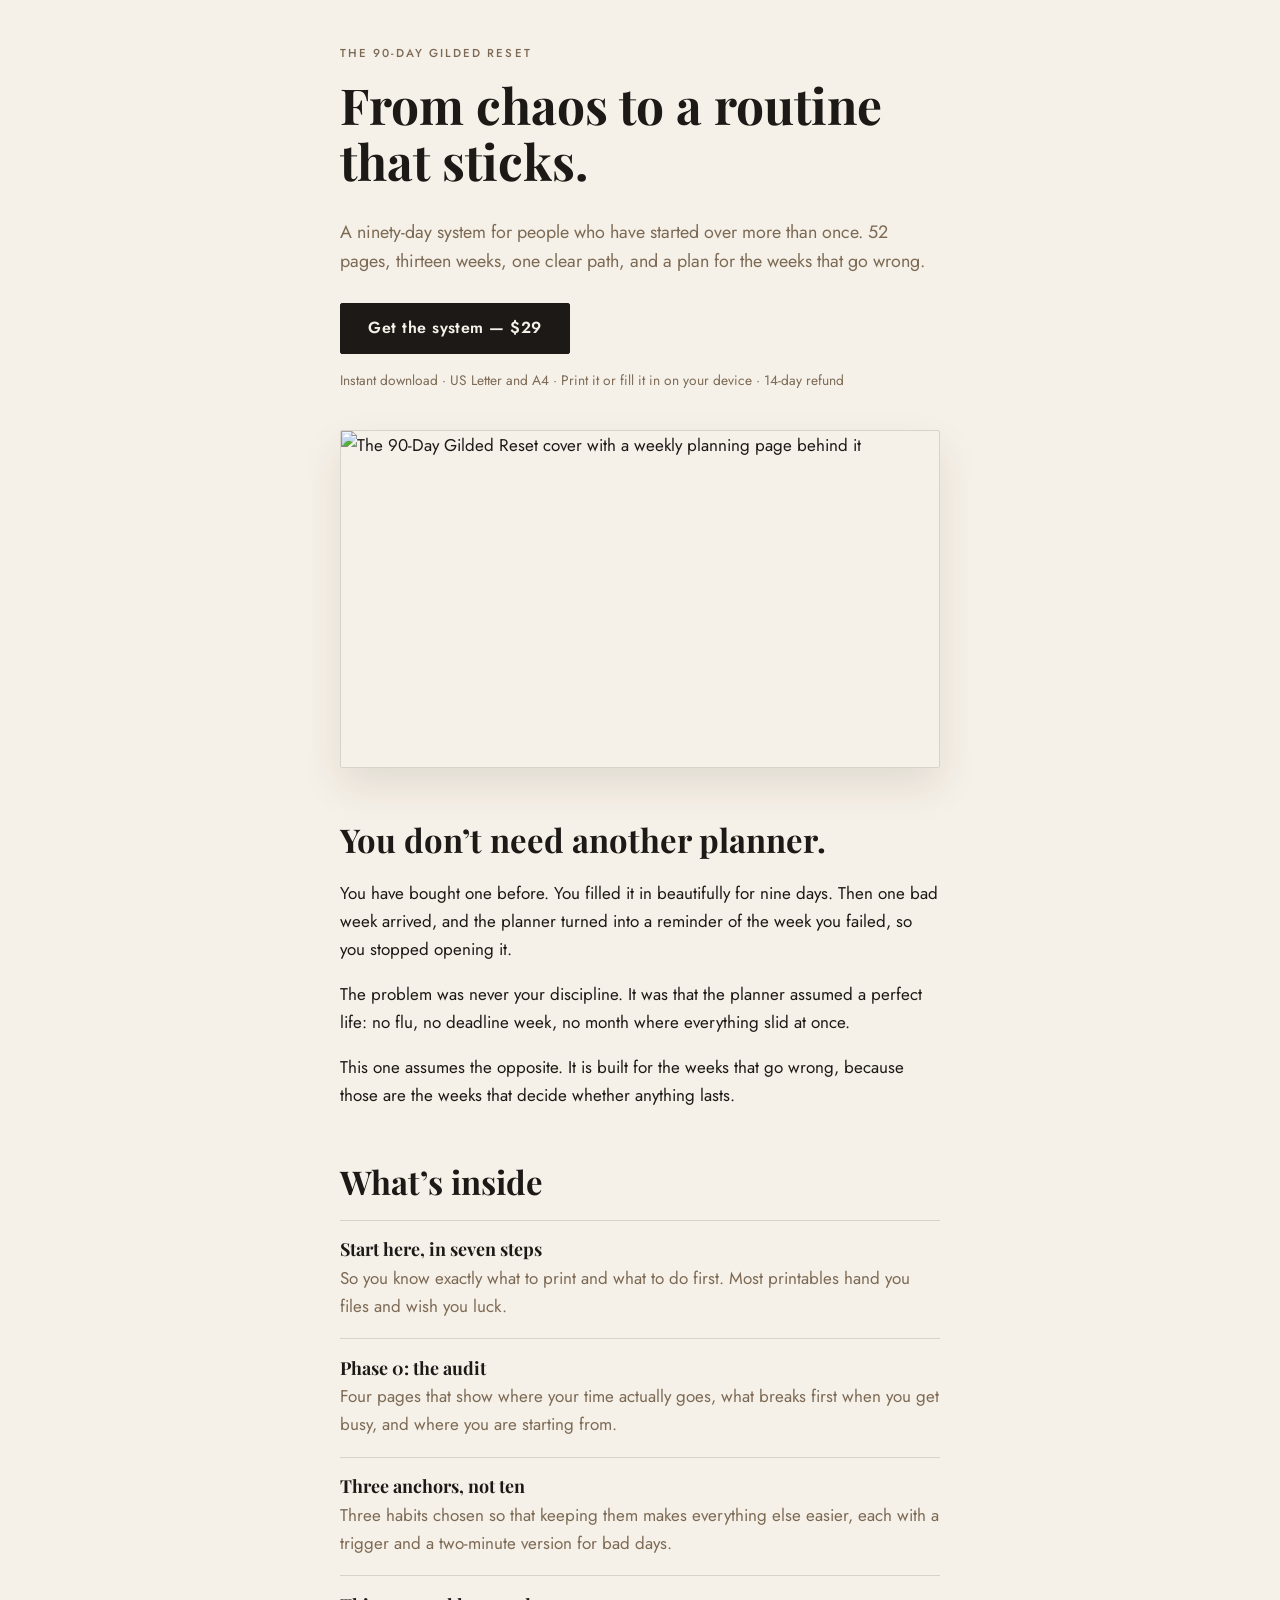
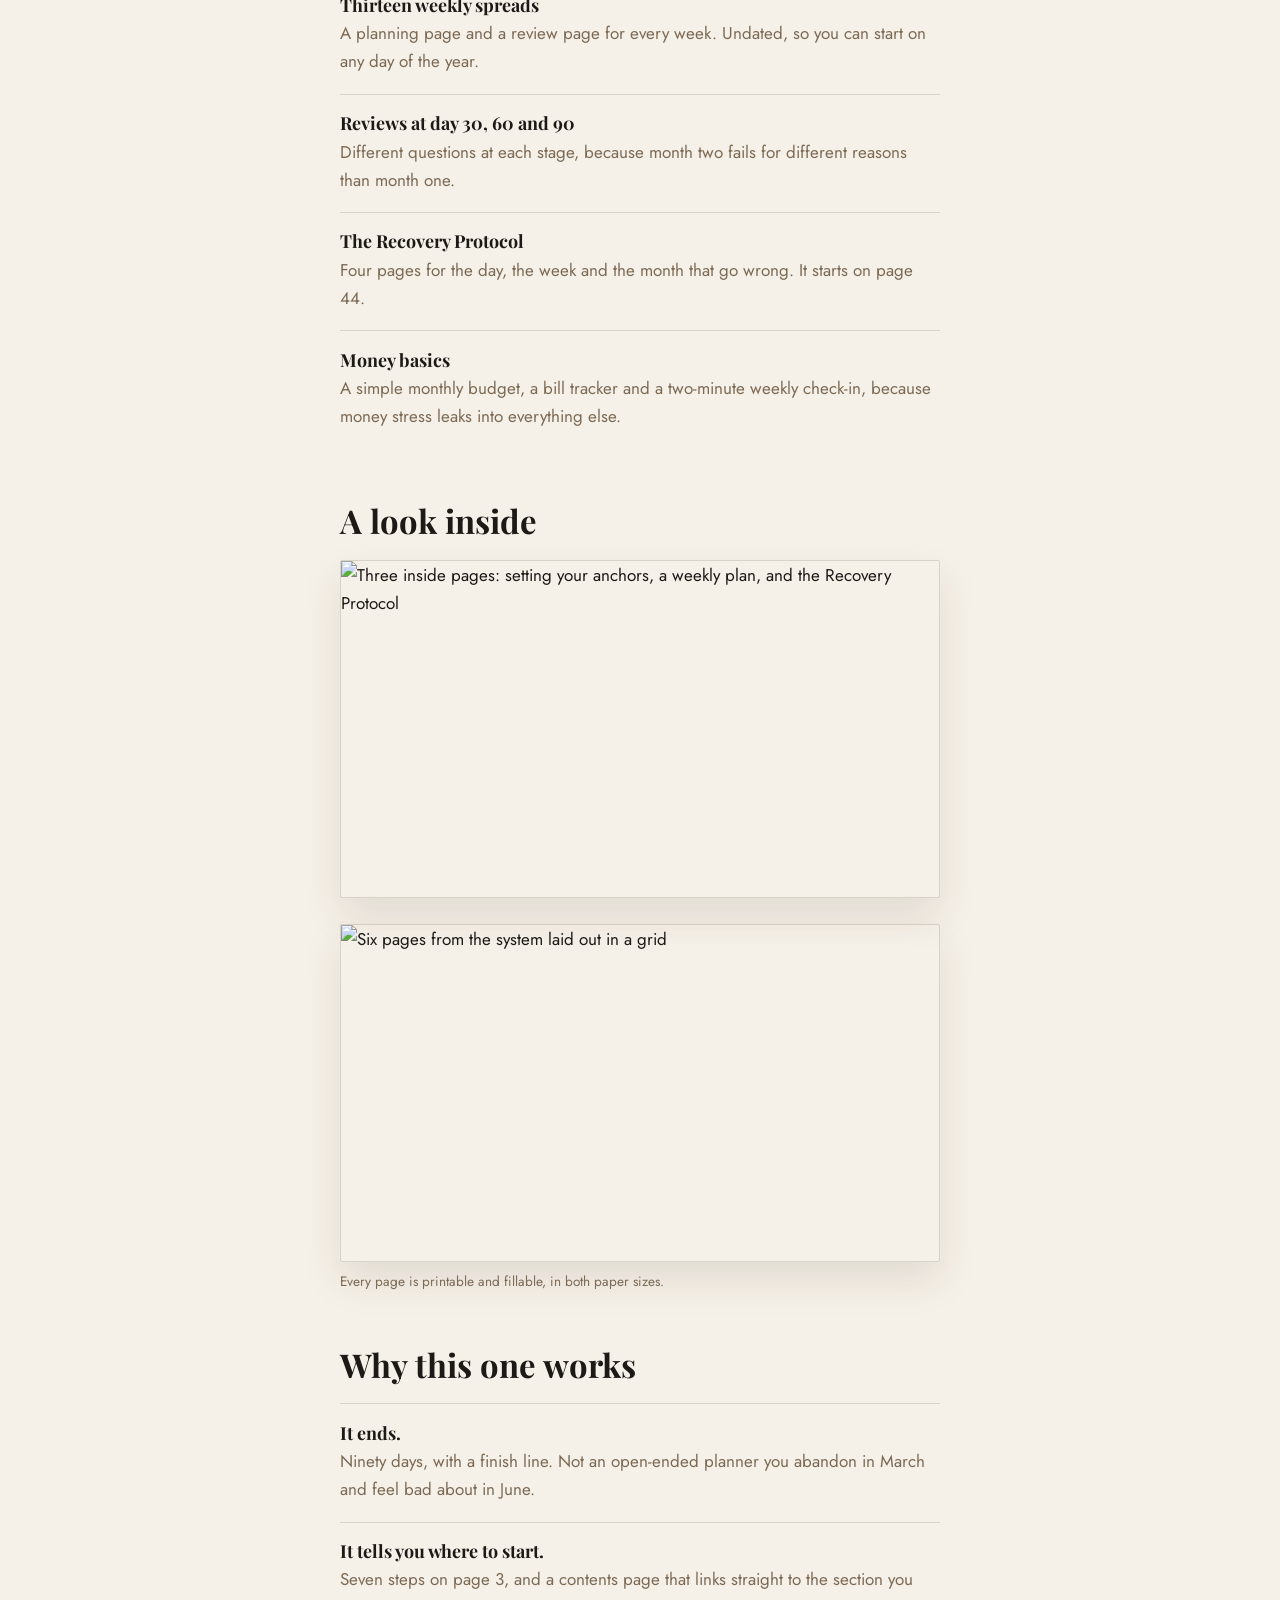
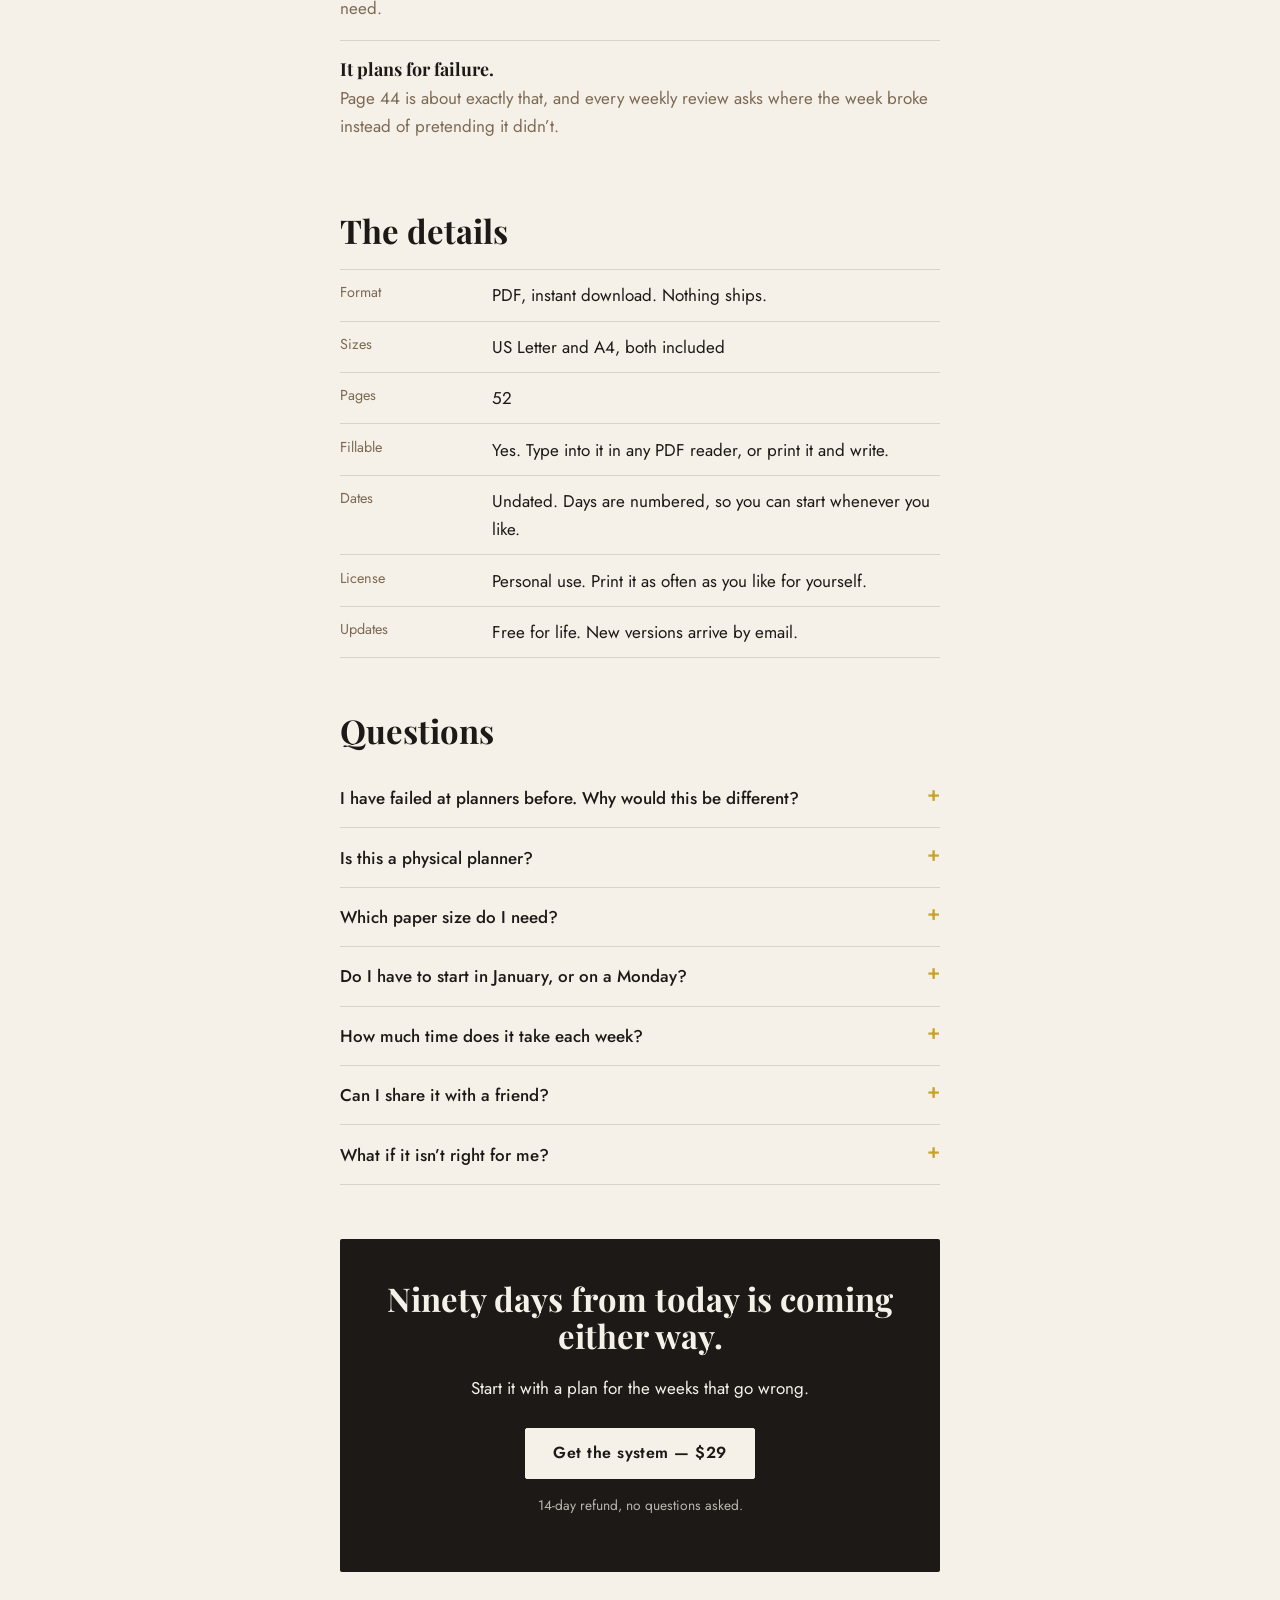
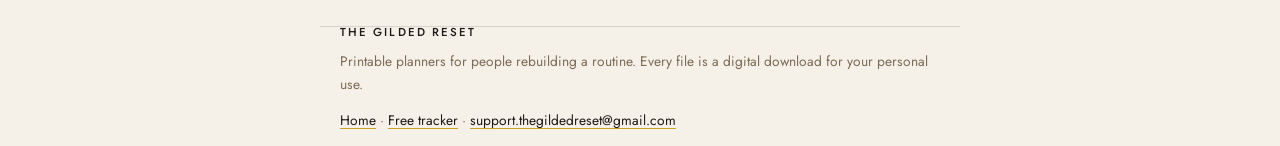
==== 90-day-gilded-reset.html @ feca816a "Add files via upload" ====
<!doctype html>
<html lang="en">
<head>
  <meta charset="utf-8">
  <meta name="viewport" content="width=device-width, initial-scale=1">
  <title>The 90-Day Gilded Reset — a printable system to rebuild your routine</title>
  <meta name="description" content="A ninety-day printable system with an audit, three anchor habits, thirteen weekly spreads and a Recovery Protocol for the weeks that go wrong. US Letter and A4.">
  <meta property="og:title" content="The 90-Day Gilded Reset — a printable system to rebuild your routine">
  <meta property="og:description" content="A ninety-day printable system with an audit, three anchor habits, thirteen weekly spreads and a Recovery Protocol for the weeks that go wrong. US Letter and A4.">
  <meta property="og:type" content="website">
  <meta property="og:image" content="assets/90-day-gilded-reset-hero.jpg">
  <meta name="twitter:card" content="summary_large_image">
  <link rel="preconnect" href="https://fonts.googleapis.com">
  <link rel="preconnect" href="https://fonts.gstatic.com" crossorigin>
  <link rel="stylesheet" href="https://fonts.googleapis.com/css2?family=Playfair+Display:wght@700&family=Jost:wght@400;500;600&display=swap">
  <link rel="stylesheet" href="style.css">
  <!-- Pinterest tag: set site.pinterest_tag_id in config/brand.yaml and rebuild.
       Find the id in Pinterest Ads > Conversions > Tag manager. -->
</head>
<body class="has-sticky">
<a class="skip" href="#main">Skip to content</a>
<main id="main" class="wrap">
<header class="hero">
<p class="eyebrow">The 90-Day Gilded Reset</p>
<h1>From chaos to a routine that sticks.</h1>
<p class="lead">A ninety-day system for people who have started over more than once. 52 pages, thirteen weeks, one clear path, and a plan for the weeks that go wrong.</p>
<p class="actions"><a class="btn" href="TODO-core-product-link">Get the system — $29</a></p>
<p class="trust">Instant download · US Letter and A4 · Print it or fill it in on your device · 14-day refund</p>
<img class="hero-img" src="assets/90-day-gilded-reset-hero.jpg" alt="The 90-Day Gilded Reset cover with a weekly planning page behind it" width="1200" height="675" loading="eager">
</header>
<section class="prose"><h2>You don’t need another planner.</h2><p>You have bought one before. You filled it in beautifully for nine days. Then one bad week arrived, and the planner turned into a reminder of the week you failed, so you stopped opening it.</p><p>The problem was never your discipline. It was that the planner assumed a perfect life: no flu, no deadline week, no month where everything slid at once.</p><p>This one assumes the opposite. It is built for the weeks that go wrong, because those are the weeks that decide whether anything lasts.</p></section>
<section class="list"><h2>What’s inside</h2><ul><li><h3>Start here, in seven steps</h3><p>So you know exactly what to print and what to do first. Most printables hand you files and wish you luck.</p></li><li><h3>Phase 0: the audit</h3><p>Four pages that show where your time actually goes, what breaks first when you get busy, and where you are starting from.</p></li><li><h3>Three anchors, not ten</h3><p>Three habits chosen so that keeping them makes everything else easier, each with a trigger and a two-minute version for bad days.</p></li><li><h3>Thirteen weekly spreads</h3><p>A planning page and a review page for every week. Undated, so you can start on any day of the year.</p></li><li><h3>Reviews at day 30, 60 and 90</h3><p>Different questions at each stage, because month two fails for different reasons than month one.</p></li><li><h3>The Recovery Protocol</h3><p>Four pages for the day, the week and the month that go wrong. It starts on page 44.</p></li><li><h3>Money basics</h3><p>A simple monthly budget, a bill tracker and a two-minute weekly check-in, because money stress leaks into everything else.</p></li></ul></section>
<section class="gallery"><h2>A look inside</h2><figure><img src="assets/90-day-gilded-reset-fan.jpg" alt="Three inside pages: setting your anchors, a weekly plan, and the Recovery Protocol" loading="lazy" width="1200" height="675"></figure><figure><img src="assets/90-day-gilded-reset-grid.jpg" alt="Six pages from the system laid out in a grid" loading="lazy" width="1200" height="675"><figcaption>Every page is printable and fillable, in both paper sizes.</figcaption></figure></section>
<section class="list"><h2>Why this one works</h2><ul><li><h3>It ends.</h3><p>Ninety days, with a finish line. Not an open-ended planner you abandon in March and feel bad about in June.</p></li><li><h3>It tells you where to start.</h3><p>Seven steps on page 3, and a contents page that links straight to the section you need.</p></li><li><h3>It plans for failure.</h3><p>Page 44 is about exactly that, and every weekly review asks where the week broke instead of pretending it didn’t.</p></li></ul></section>
<section class="specs"><h2>The details</h2><dl><div><dt>Format</dt><dd>PDF, instant download. Nothing ships.</dd></div><div><dt>Sizes</dt><dd>US Letter and A4, both included</dd></div><div><dt>Pages</dt><dd>52</dd></div><div><dt>Fillable</dt><dd>Yes. Type into it in any PDF reader, or print it and write.</dd></div><div><dt>Dates</dt><dd>Undated. Days are numbered, so you can start whenever you like.</dd></div><div><dt>License</dt><dd>Personal use. Print it as often as you like for yourself.</dd></div><div><dt>Updates</dt><dd>Free for life. New versions arrive by email.</dd></div></dl></section>
<section class="faq"><h2>Questions</h2><details><summary>I have failed at planners before. Why would this be different?</summary><div>Because this one expects it. Four pages are about what to do after a missed day, a missed week and a missed month, and the weekly review asks where the week broke rather than assuming it didn’t. Nothing here requires a perfect month.</div></details><details><summary>Is this a physical planner?</summary><div>No. It is a digital download, so nothing ships and there is no delivery cost. You print it yourself, or fill it in on a screen.</div></details><details><summary>Which paper size do I need?</summary><div>US Letter in the United States and Canada, A4 almost everywhere else. Both are in your download.</div></details><details><summary>Do I have to start in January, or on a Monday?</summary><div>No. Every page is undated and the days are numbered, so day one is whenever you decide it is.</div></details><details><summary>How much time does it take each week?</summary><div>About thirty minutes for the weekly plan and review together, plus a few seconds a day to tick your anchors. The audit at the start takes about forty minutes, once.</div></details><details><summary>Can I share it with a friend?</summary><div>The license is for your personal use, so please don’t share the file. Send them the free tracker instead, and they can get their own copy.</div></details><details><summary>What if it isn’t right for me?</summary><div>Email within 14 days of buying and you get a full refund. No form, no questions.</div></details></section>
<section class="band"><h2>Ninety days from today is coming either way.</h2><p>Start it with a plan for the weeks that go wrong.</p><p class="actions"><a class="btn btn-light" href="TODO-core-product-link">Get the system — $29</a></p><p class="trust">14-day refund, no questions asked.</p></section>
</main>
<footer class="wrap">
  <p class="brand-mark">The Gilded Reset</p>
  <p>Printable planners for people rebuilding a routine. Every file is a digital download for your
     personal use.</p>
  <p><a href="index.html">Home</a> · <a href="free-tracker.html">Free tracker</a> ·
     <a href="mailto:support.thegildedreset@gmail.com">support.thegildedreset@gmail.com</a></p>
</footer>
<div class="sticky"><span>The 90-Day Gilded Reset · $29</span><a class="btn btn-small" href="TODO-core-product-link">Get it</a></div>

</body>
</html>
---- style.css ----
/* Generated by scripts/build_site.py from config/brand.yaml - do not edit by hand. */
:root {
  --ink: #1C1917;
  --taupe: #7C6A55;
  --gold: #C9A227;
  --cream: #F6F1E8;
  --surface: #FFFFFF;
  --line: rgba(28, 25, 23, 0.14);
  --serif: "Playfair Display", Georgia, serif;
  --sans: "Jost", "Century Gothic", system-ui, sans-serif;
}
* { box-sizing: border-box; }
html { scroll-behavior: smooth; }
body {
  margin: 0; background: var(--cream); color: var(--ink);
  font: 400 17px/1.65 var(--sans); -webkit-font-smoothing: antialiased;
}
.skip { position: absolute; left: -9999px; }
.skip:focus { left: 1rem; top: 1rem; background: var(--ink); color: var(--cream); padding: .6rem 1rem; }
.wrap { max-width: 34rem; margin: 0 auto; padding: 0 1.25rem; }
h1, h2, h3 { font-family: var(--serif); font-weight: 700; line-height: 1.12; margin: 0 0 .6em; }
h1 { font-size: clamp(2.1rem, 8vw, 3.1rem); }
h2 { font-size: clamp(1.5rem, 5.5vw, 2.05rem); margin-top: 0; }
h3 { font-size: 1.12rem; margin-bottom: .25em; }
p { margin: 0 0 1em; }
a { color: var(--ink); text-decoration-color: var(--gold); text-underline-offset: 3px; }
section { margin: 3.4rem 0; }
.eyebrow {
  font: 500 .72rem/1 var(--sans); letter-spacing: .18em; text-transform: uppercase;
  color: var(--taupe); margin-bottom: 1.1rem;
}
.hero { padding-top: 3rem; }
.hero .lead { font-size: 1.12rem; color: var(--taupe); }
.lead { font-size: 1.08rem; }
.trust { font-size: .86rem; color: var(--taupe); margin-top: .9rem; }
.actions { margin: 1.6rem 0 0; }
.btn {
  display: inline-block; background: var(--ink); color: var(--cream); text-decoration: none;
  font: 600 1rem/1 var(--sans); letter-spacing: .03em; padding: 1.05rem 1.7rem; border-radius: 2px;
  border: 1px solid var(--ink);
}
.btn:hover, .btn:focus { background: #322c28; }
.btn-light { background: var(--cream); color: var(--ink); border-color: var(--cream); }
.btn-light:hover { background: #fff; }
.btn-small { padding: .7rem 1.1rem; font-size: .9rem; }
.hero-img, .gallery img {
  width: 100%; height: auto; display: block; border: 1px solid var(--line); border-radius: 2px;
  box-shadow: 0 18px 40px rgba(45, 32, 20, .10);
}
.hero-img { margin-top: 2.4rem; }
.gallery figure { margin: 0 0 1.6rem; }
.gallery figcaption { font-size: .85rem; color: var(--taupe); margin-top: .5rem; }
.list ul, .steps ol { margin: 0; padding: 0; list-style: none; counter-reset: step; }
.list li { border-top: 1px solid var(--line); padding: 1.15rem 0; }
.list li p { margin: 0; color: var(--taupe); }
.steps li { counter-increment: step; padding: 0 0 1rem 2.4rem; position: relative; }
.steps li::before {
  content: counter(step); position: absolute; left: 0; top: -.1rem;
  width: 1.6rem; height: 1.6rem; border: 1px solid var(--gold); border-radius: 50%;
  font: 700 .85rem/1.55rem var(--serif); text-align: center;
}
.specs dl { margin: 0; border-top: 1px solid var(--line); }
.specs div { display: flex; gap: 1rem; border-bottom: 1px solid var(--line); padding: .7rem 0; }
.specs dt { flex: 0 0 8.5rem; color: var(--taupe); font-size: .9rem; }
.specs dd { margin: 0; }
.faq details { border-bottom: 1px solid var(--line); padding: .95rem 0; }
.faq summary { cursor: pointer; font-weight: 500; list-style: none; }
.faq summary::-webkit-details-marker { display: none; }
.faq summary::after { content: "+"; float: right; color: var(--gold); font-size: 1.3rem; line-height: 1; }
.faq details[open] summary::after { content: "\2013"; }
.faq div { padding-top: .6rem; color: var(--taupe); }
.band {
  background: var(--ink); color: var(--cream); padding: 2.6rem 1.6rem; border-radius: 2px;
  text-align: center;
}
.band h2, .band p { color: var(--cream); }
.band .trust { color: rgba(246, 241, 232, .72); }
.optin { background: var(--surface); border: 1px solid var(--line); padding: 1.8rem 1.4rem; border-radius: 2px; }
.form-placeholder { border: 1px dashed var(--gold); padding: 1rem; font-size: .9rem; }
.form-placeholder code { background: var(--cream); padding: .1rem .3rem; }
.card-grid { display: grid; gap: 1rem; }
.card {
  display: block; background: var(--surface); border: 1px solid var(--line); border-radius: 2px;
  padding: 1.4rem; text-decoration: none;
}
.card p { color: var(--taupe); margin-bottom: .6rem; }
.card-go { font-weight: 600; border-bottom: 2px solid var(--gold); }
.sticky {
  position: fixed; left: 0; right: 0; bottom: 0; display: flex; gap: 1rem; align-items: center;
  justify-content: space-between; background: var(--surface); border-top: 1px solid var(--line);
  padding: .7rem 1.1rem; font-size: .9rem; box-shadow: 0 -8px 24px rgba(45, 32, 20, .08);
}
body.has-sticky { padding-bottom: 5rem; }
footer {
  border-top: 1px solid var(--line); margin-top: 4rem; padding-top: 1.6rem; padding-bottom: 3rem;
  font-size: .86rem; color: var(--taupe);
}
.brand-mark {
  font: 500 .72rem/1 var(--sans); letter-spacing: .18em; text-transform: uppercase; color: var(--ink);
}
@media (min-width: 48rem) {
  .wrap { max-width: 40rem; }
  .gallery { max-width: 52rem; margin-left: auto; margin-right: auto; }
  .card-grid { grid-template-columns: 1fr 1fr; }
  .sticky { display: none; }
  body.has-sticky { padding-bottom: 0; }
}
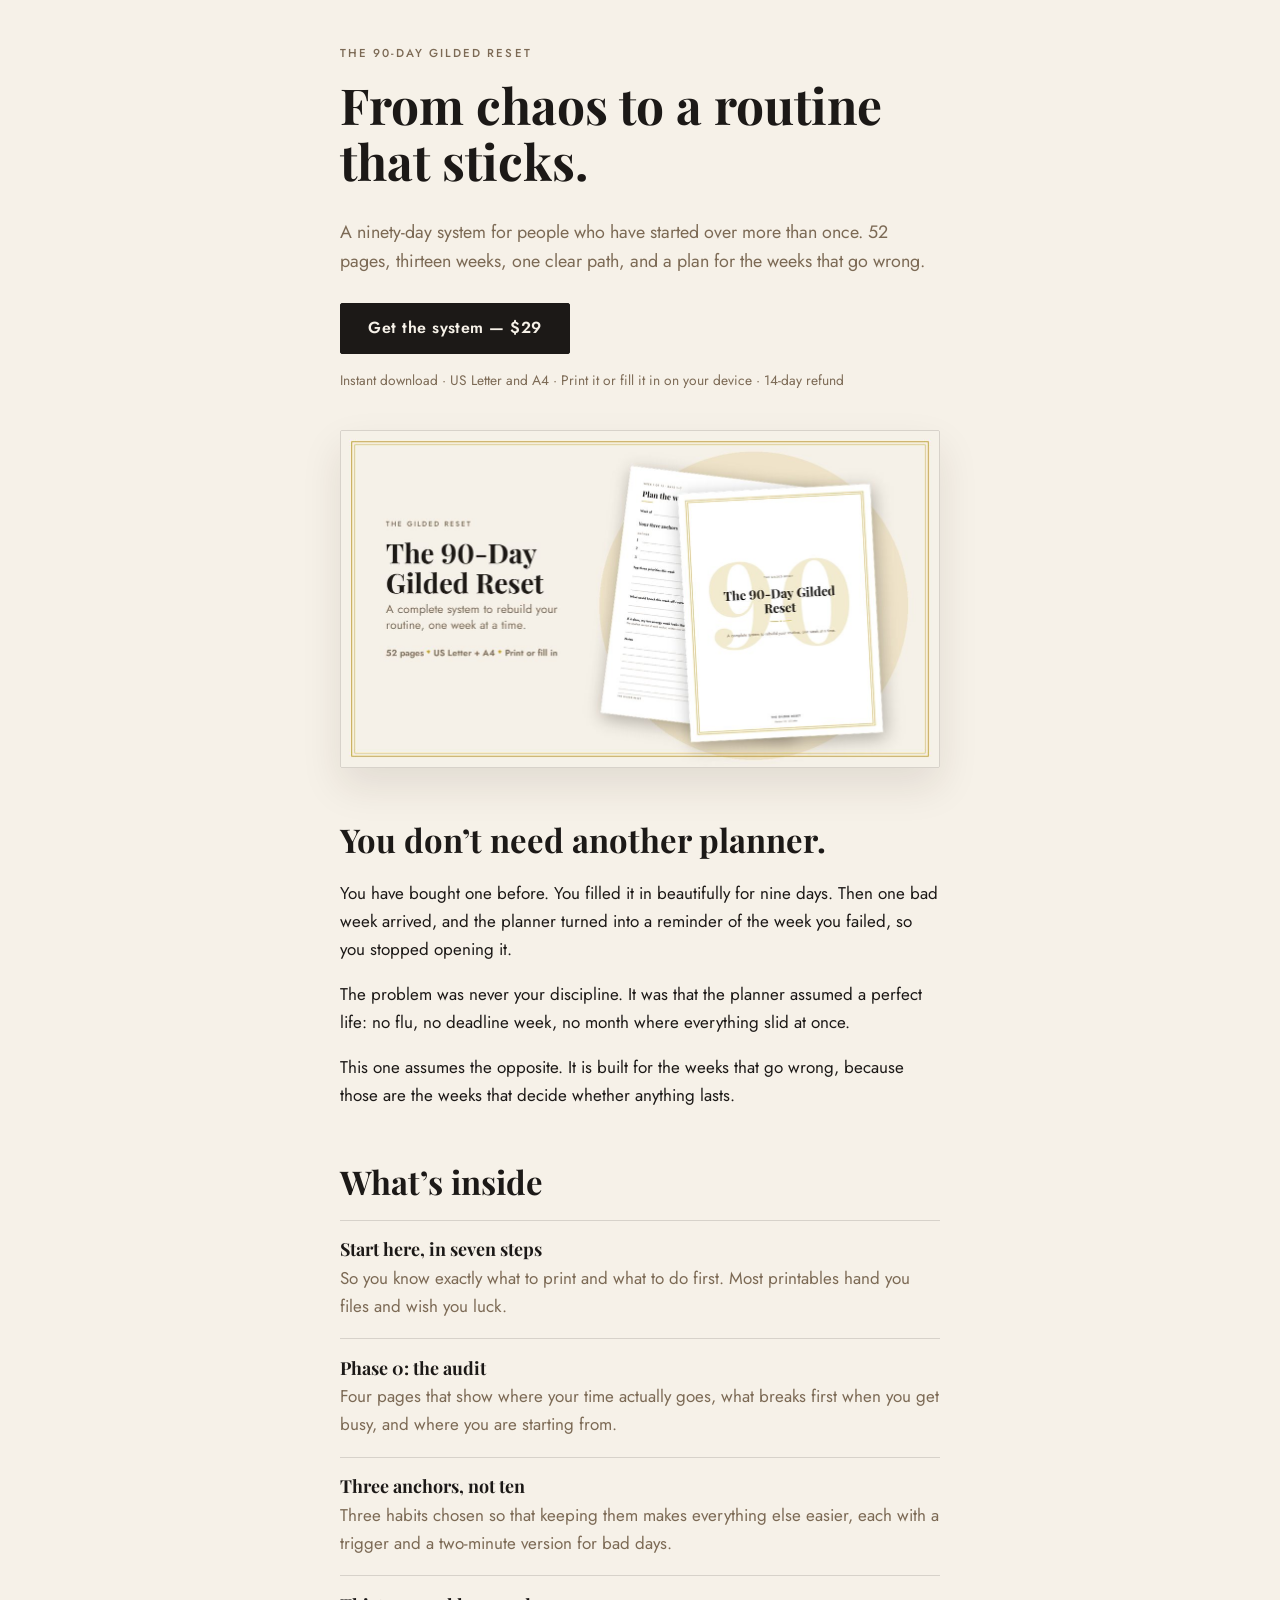
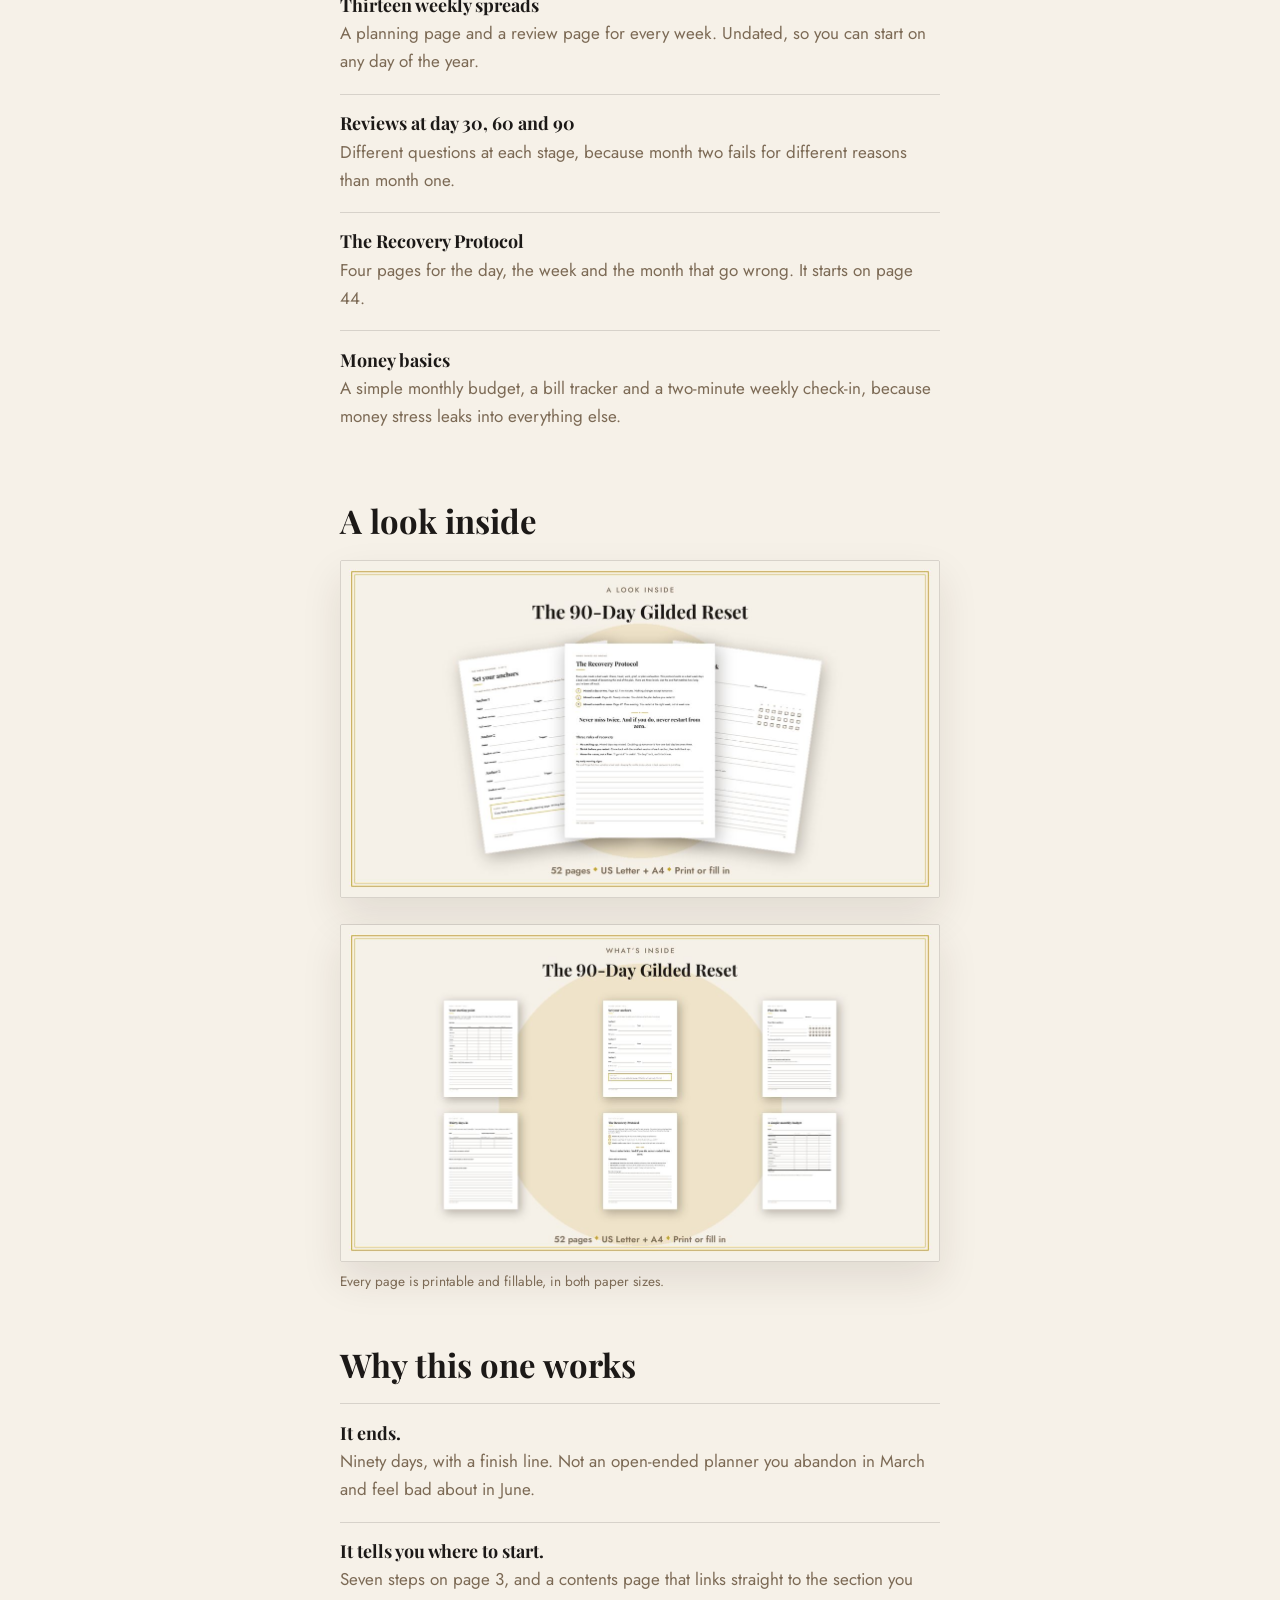
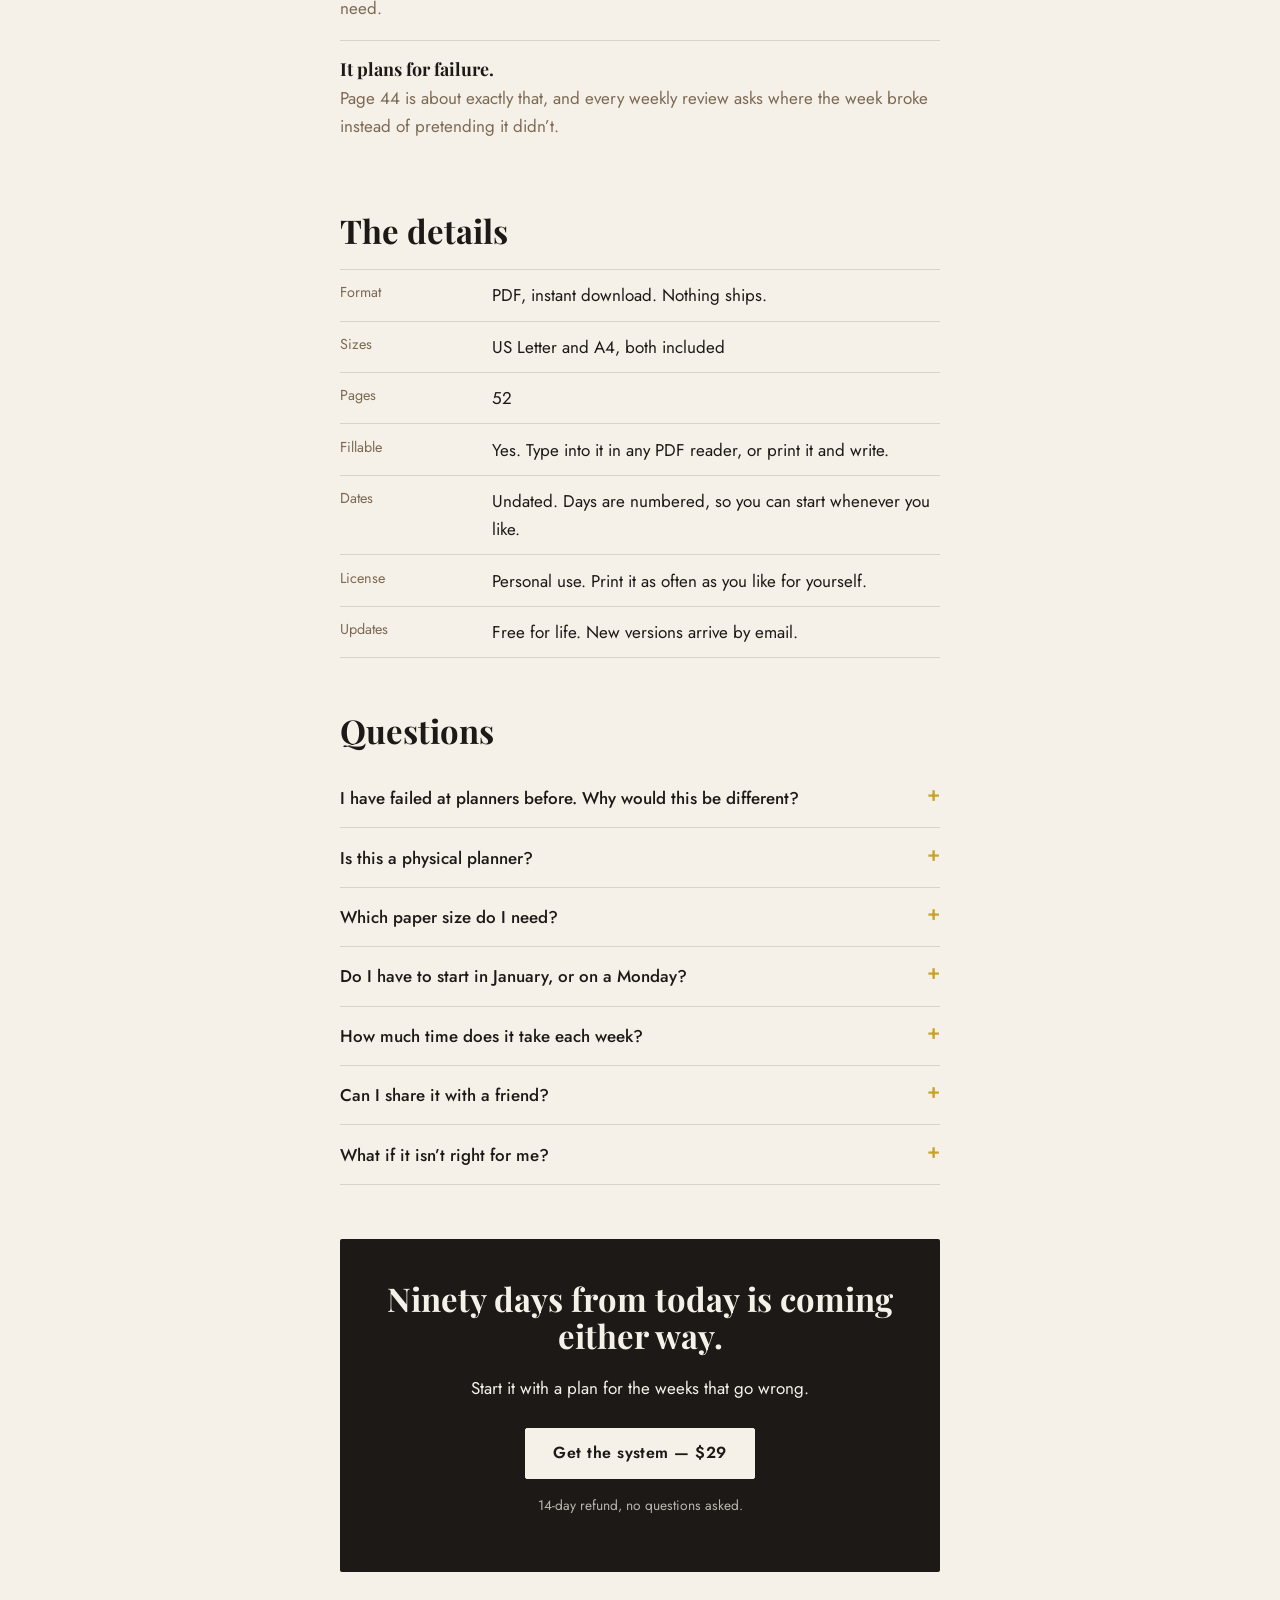
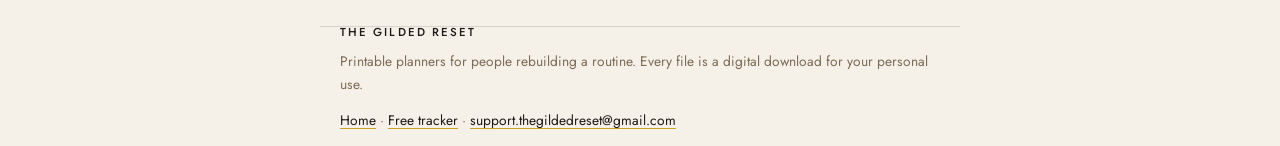
==== commit 8cd9daab: "Add files via upload" ====
--- a/90-day-gilded-reset.html
+++ b/90-day-gilded-reset.html
@@ -8,7 +8,7 @@
   <meta property="og:title" content="The 90-Day Gilded Reset — a printable system to rebuild your routine">
   <meta property="og:description" content="A ninety-day printable system with an audit, three anchor habits, thirteen weekly spreads and a Recovery Protocol for the weeks that go wrong. US Letter and A4.">
   <meta property="og:type" content="website">
-  <meta property="og:image" content="assets/90-day-gilded-reset-hero.jpg">
+  <meta property="og:image" content="https://thegildedreset.github.io/assets/90-day-gilded-reset-hero.jpg">
   <meta name="twitter:card" content="summary_large_image">
   <link rel="preconnect" href="https://fonts.googleapis.com">
   <link rel="preconnect" href="https://fonts.gstatic.com" crossorigin>
@@ -16,6 +16,15 @@
   <link rel="stylesheet" href="style.css">
   <!-- Pinterest tag: set site.pinterest_tag_id in config/brand.yaml and rebuild.
        Find the id in Pinterest Ads > Conversions > Tag manager. -->
+  <!-- MailerLite Universal -->
+<script>
+    (function(w,d,e,u,f,l,n){w[f]=w[f]||function(){(w[f].q=w[f].q||[])
+    .push(arguments);},l=d.createElement(e),l.async=1,l.src=u,
+    n=d.getElementsByTagName(e)[0],n.parentNode.insertBefore(l,n);})
+    (window,document,'script','https://assets.mailerlite.com/js/universal.js','ml');
+    ml('account', '2634598');
+</script>
+<!-- End MailerLite Universal -->
 </head>
 <body class="has-sticky">
 <a class="skip" href="#main">Skip to content</a>
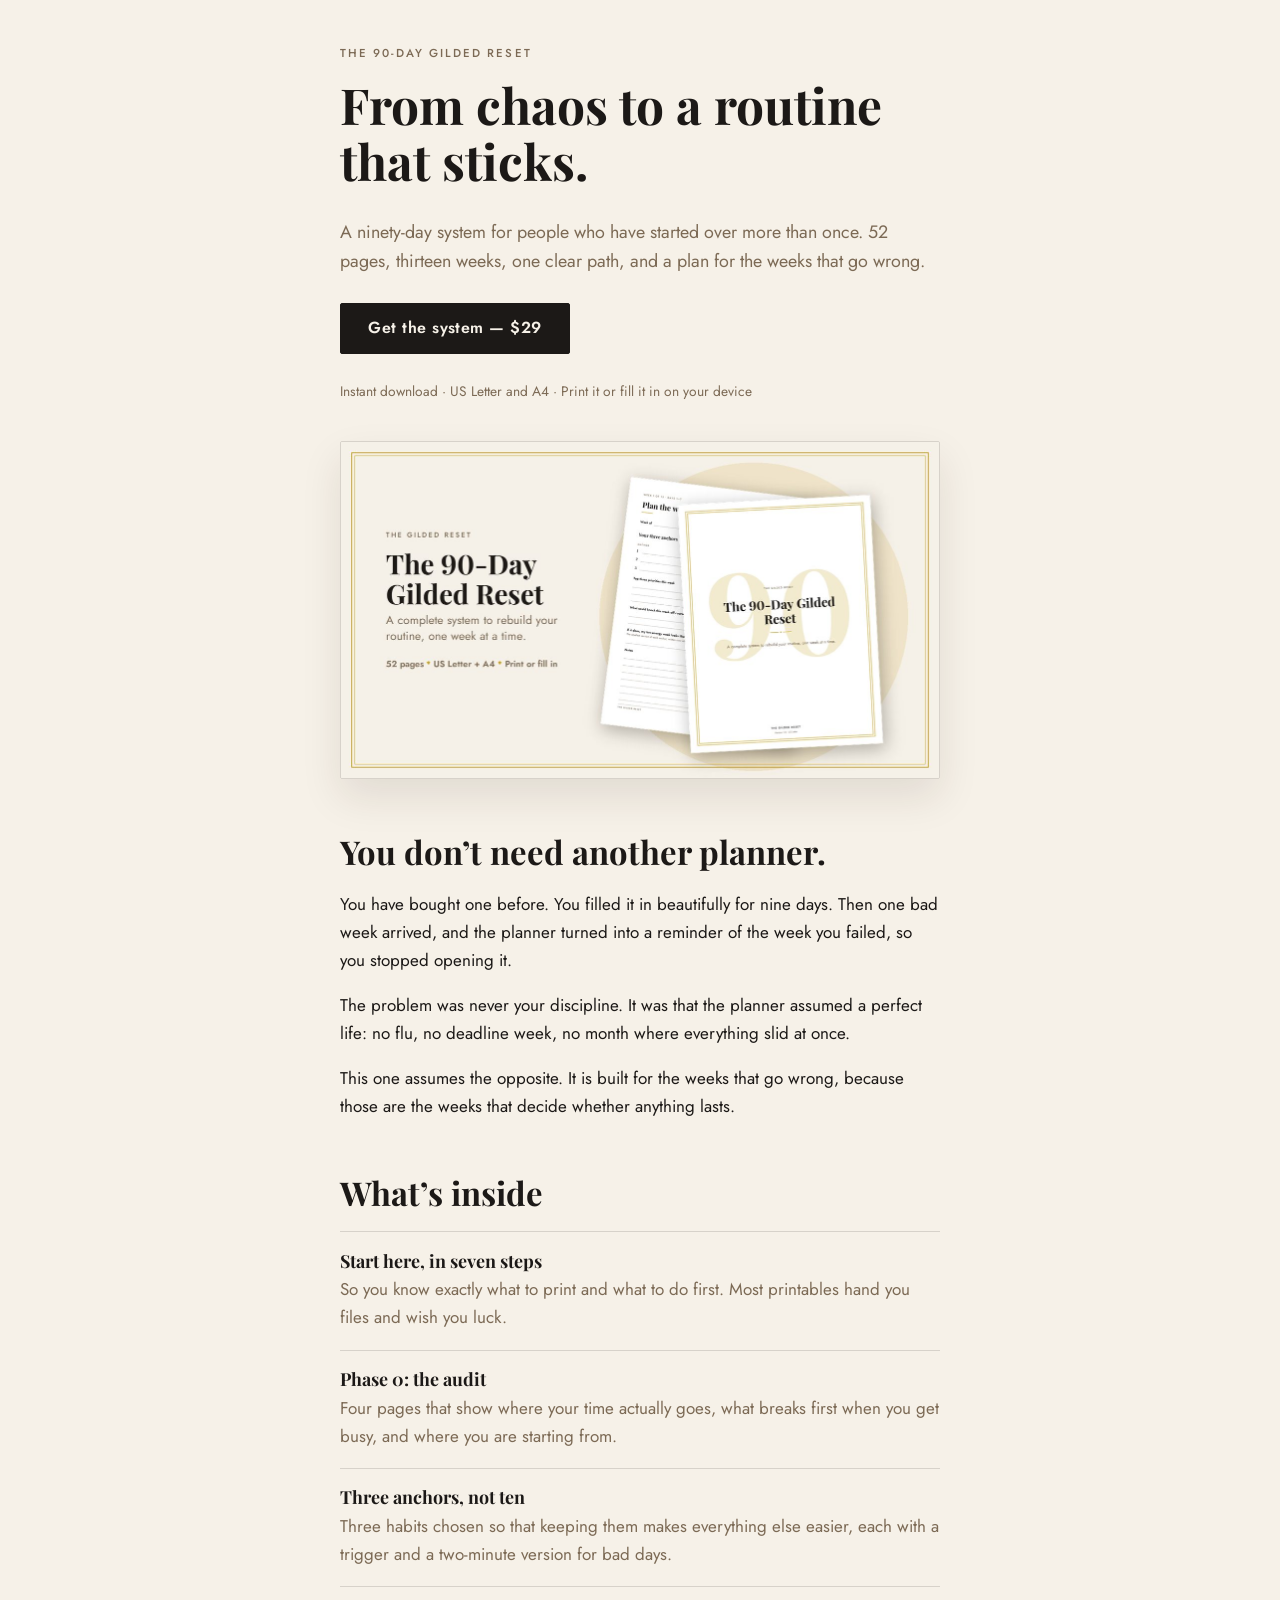
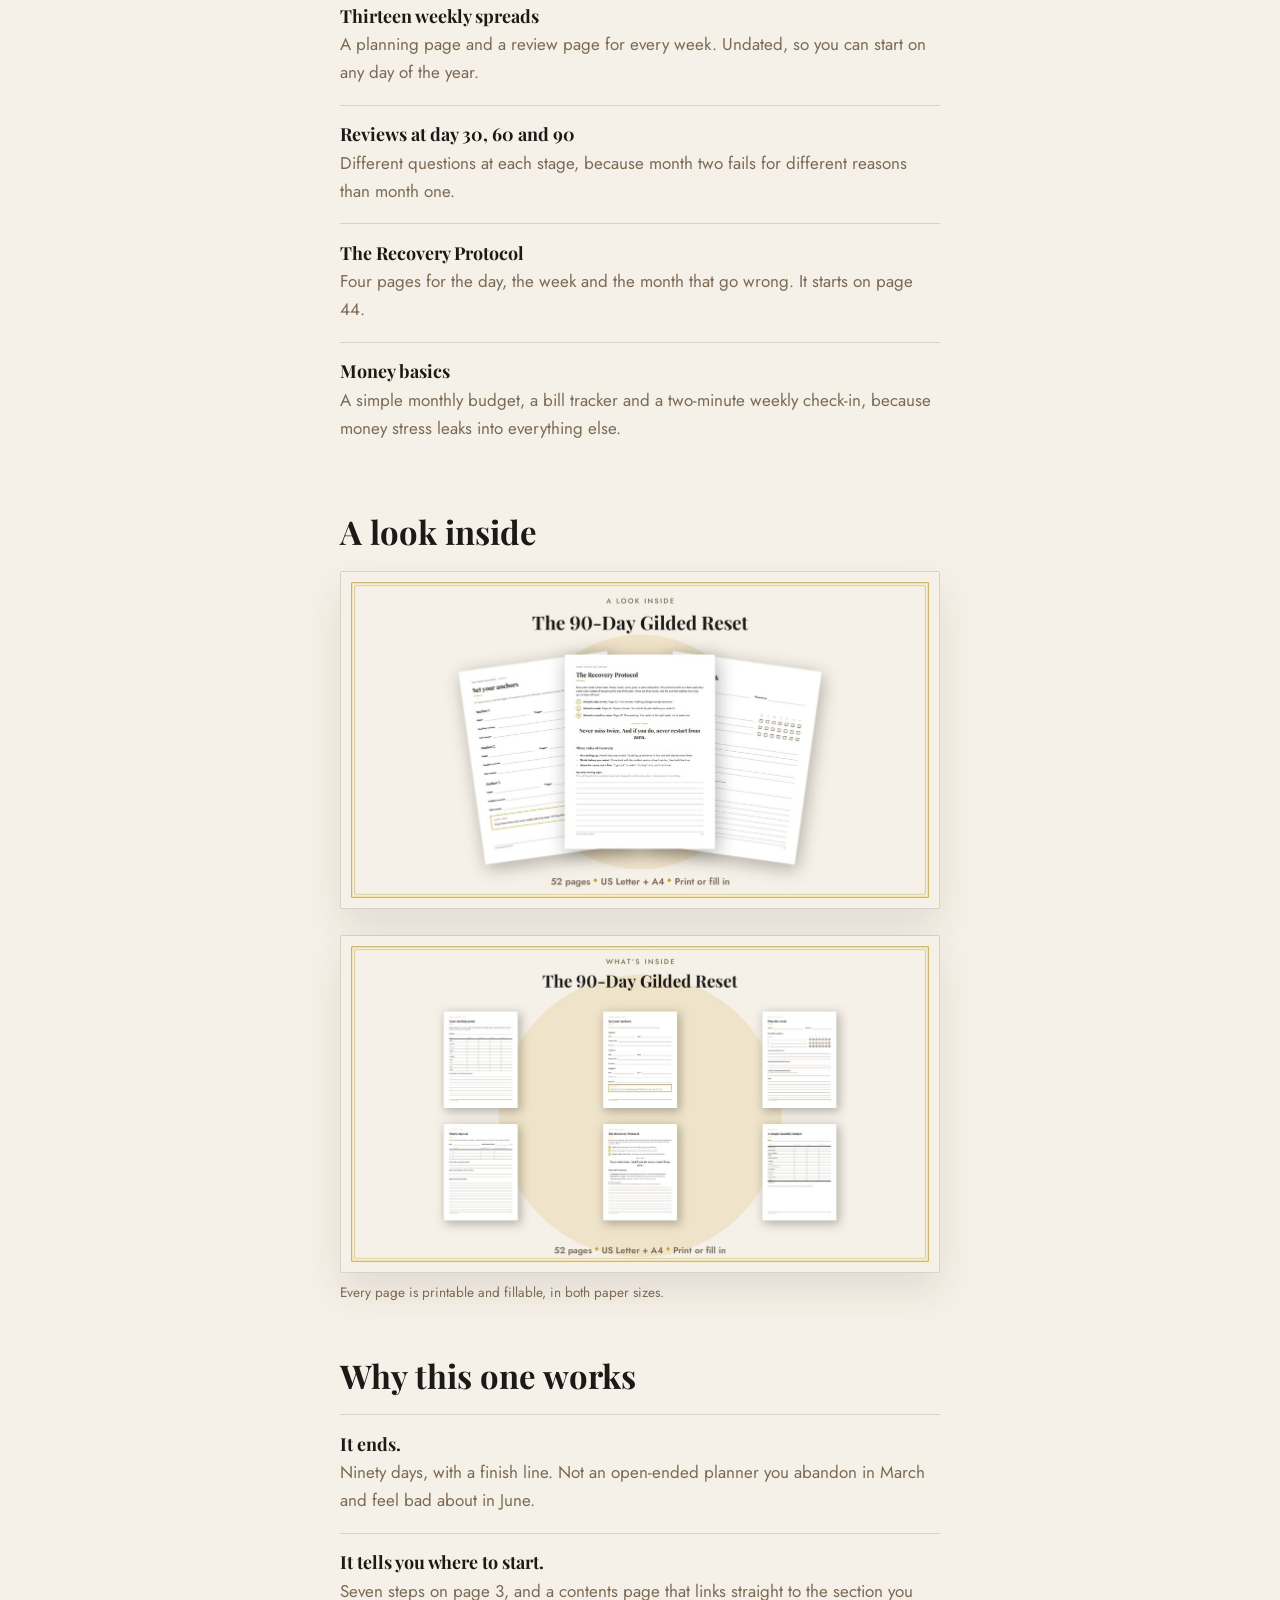
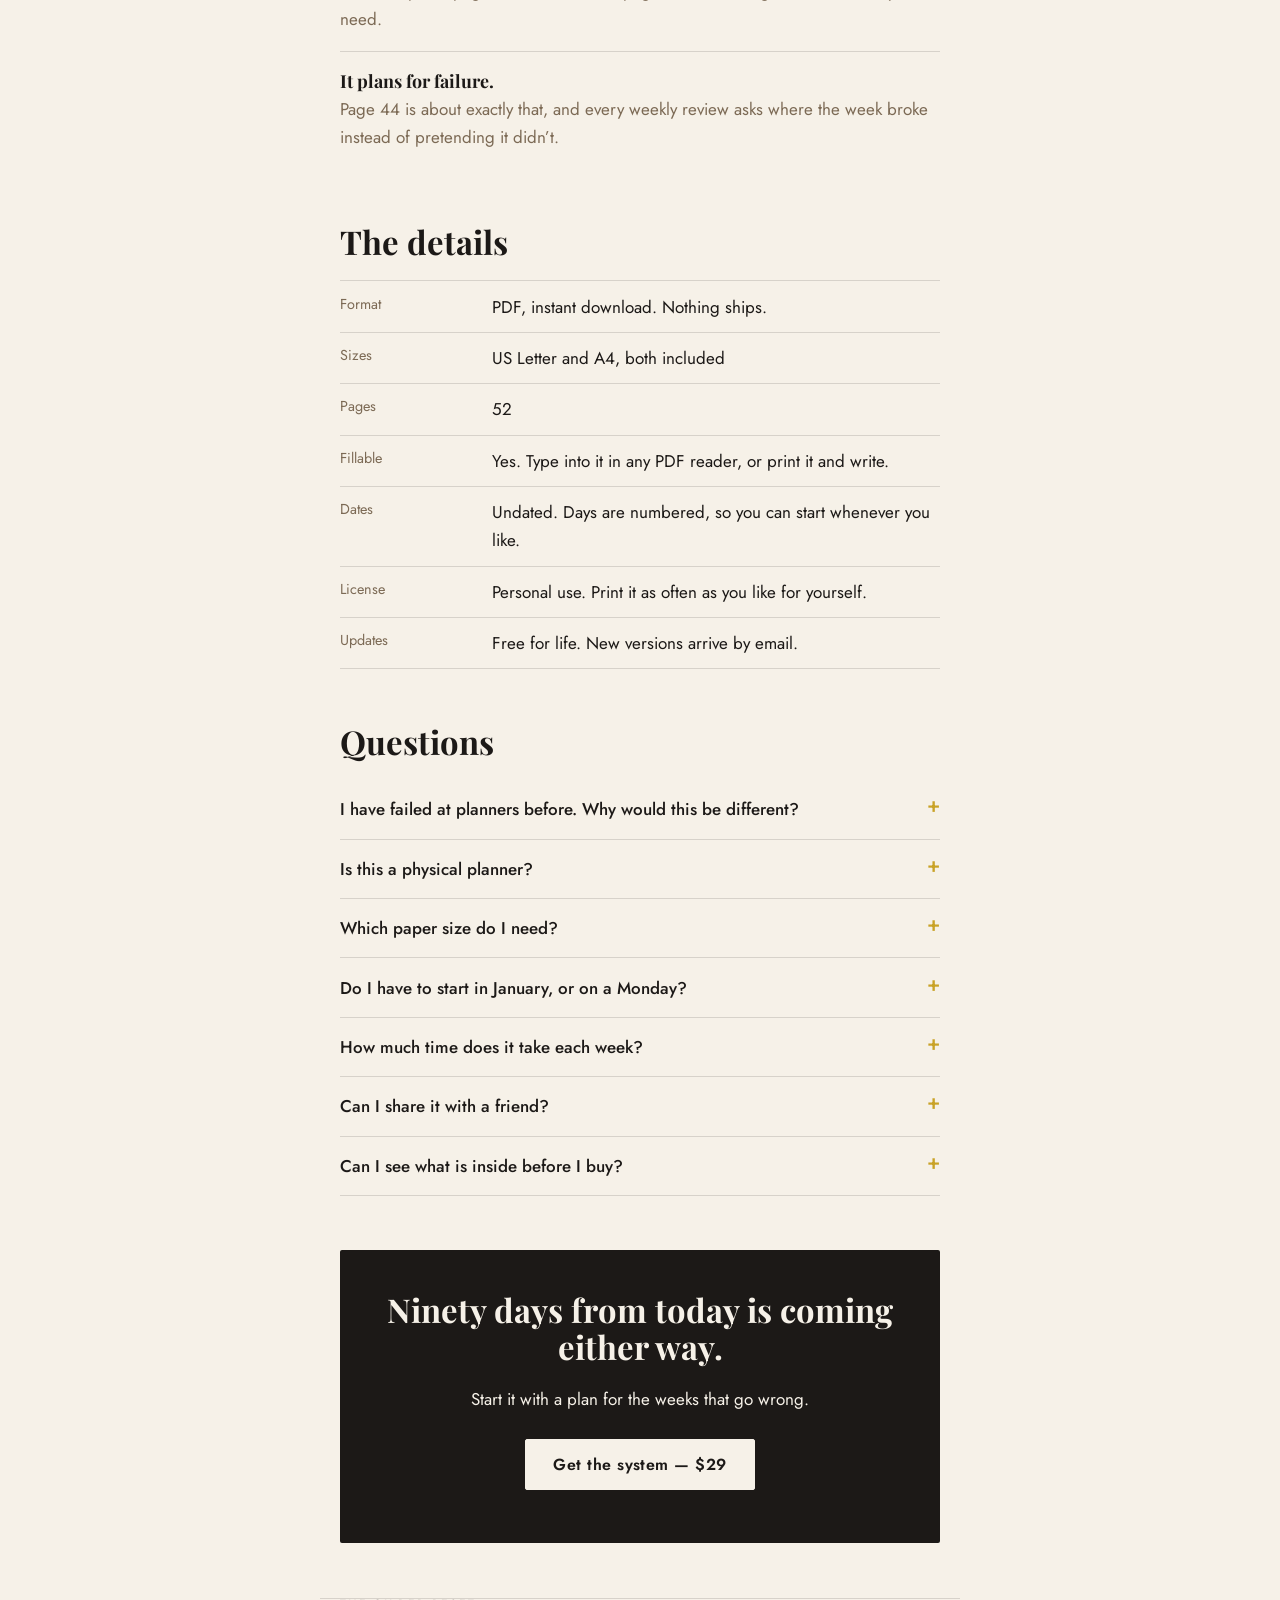
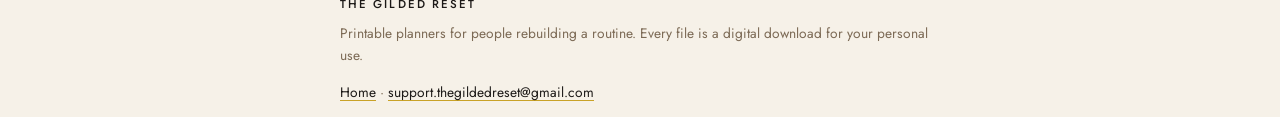
==== commit 680f19d0: "Add files via upload" ====
--- a/90-day-gilded-reset.html
+++ b/90-day-gilded-reset.html
@@ -16,15 +16,7 @@
   <link rel="stylesheet" href="style.css">
   <!-- Pinterest tag: set site.pinterest_tag_id in config/brand.yaml and rebuild.
        Find the id in Pinterest Ads > Conversions > Tag manager. -->
-  <!-- MailerLite Universal -->
-<script>
-    (function(w,d,e,u,f,l,n){w[f]=w[f]||function(){(w[f].q=w[f].q||[])
-    .push(arguments);},l=d.createElement(e),l.async=1,l.src=u,
-    n=d.getElementsByTagName(e)[0],n.parentNode.insertBefore(l,n);})
-    (window,document,'script','https://assets.mailerlite.com/js/universal.js','ml');
-    ml('account', '2634598');
-</script>
-<!-- End MailerLite Universal -->
+  <!-- Email tool script goes here: set site.email_script_html in config/brand.yaml, then rebuild. -->
 </head>
 <body class="has-sticky">
 <a class="skip" href="#main">Skip to content</a>
@@ -34,7 +26,7 @@
 <h1>From chaos to a routine that sticks.</h1>
 <p class="lead">A ninety-day system for people who have started over more than once. 52 pages, thirteen weeks, one clear path, and a plan for the weeks that go wrong.</p>
 <p class="actions"><a class="btn" href="TODO-core-product-link">Get the system — $29</a></p>
-<p class="trust">Instant download · US Letter and A4 · Print it or fill it in on your device · 14-day refund</p>
+<p class="trust">Instant download · US Letter and A4 · Print it or fill it in on your device </p>
 <img class="hero-img" src="assets/90-day-gilded-reset-hero.jpg" alt="The 90-Day Gilded Reset cover with a weekly planning page behind it" width="1200" height="675" loading="eager">
 </header>
 <section class="prose"><h2>You don’t need another planner.</h2><p>You have bought one before. You filled it in beautifully for nine days. Then one bad week arrived, and the planner turned into a reminder of the week you failed, so you stopped opening it.</p><p>The problem was never your discipline. It was that the planner assumed a perfect life: no flu, no deadline week, no month where everything slid at once.</p><p>This one assumes the opposite. It is built for the weeks that go wrong, because those are the weeks that decide whether anything lasts.</p></section>
@@ -42,15 +34,14 @@
 <section class="gallery"><h2>A look inside</h2><figure><img src="assets/90-day-gilded-reset-fan.jpg" alt="Three inside pages: setting your anchors, a weekly plan, and the Recovery Protocol" loading="lazy" width="1200" height="675"></figure><figure><img src="assets/90-day-gilded-reset-grid.jpg" alt="Six pages from the system laid out in a grid" loading="lazy" width="1200" height="675"><figcaption>Every page is printable and fillable, in both paper sizes.</figcaption></figure></section>
 <section class="list"><h2>Why this one works</h2><ul><li><h3>It ends.</h3><p>Ninety days, with a finish line. Not an open-ended planner you abandon in March and feel bad about in June.</p></li><li><h3>It tells you where to start.</h3><p>Seven steps on page 3, and a contents page that links straight to the section you need.</p></li><li><h3>It plans for failure.</h3><p>Page 44 is about exactly that, and every weekly review asks where the week broke instead of pretending it didn’t.</p></li></ul></section>
 <section class="specs"><h2>The details</h2><dl><div><dt>Format</dt><dd>PDF, instant download. Nothing ships.</dd></div><div><dt>Sizes</dt><dd>US Letter and A4, both included</dd></div><div><dt>Pages</dt><dd>52</dd></div><div><dt>Fillable</dt><dd>Yes. Type into it in any PDF reader, or print it and write.</dd></div><div><dt>Dates</dt><dd>Undated. Days are numbered, so you can start whenever you like.</dd></div><div><dt>License</dt><dd>Personal use. Print it as often as you like for yourself.</dd></div><div><dt>Updates</dt><dd>Free for life. New versions arrive by email.</dd></div></dl></section>
-<section class="faq"><h2>Questions</h2><details><summary>I have failed at planners before. Why would this be different?</summary><div>Because this one expects it. Four pages are about what to do after a missed day, a missed week and a missed month, and the weekly review asks where the week broke rather than assuming it didn’t. Nothing here requires a perfect month.</div></details><details><summary>Is this a physical planner?</summary><div>No. It is a digital download, so nothing ships and there is no delivery cost. You print it yourself, or fill it in on a screen.</div></details><details><summary>Which paper size do I need?</summary><div>US Letter in the United States and Canada, A4 almost everywhere else. Both are in your download.</div></details><details><summary>Do I have to start in January, or on a Monday?</summary><div>No. Every page is undated and the days are numbered, so day one is whenever you decide it is.</div></details><details><summary>How much time does it take each week?</summary><div>About thirty minutes for the weekly plan and review together, plus a few seconds a day to tick your anchors. The audit at the start takes about forty minutes, once.</div></details><details><summary>Can I share it with a friend?</summary><div>The license is for your personal use, so please don’t share the file. Send them the free tracker instead, and they can get their own copy.</div></details><details><summary>What if it isn’t right for me?</summary><div>Email within 14 days of buying and you get a full refund. No form, no questions.</div></details></section>
-<section class="band"><h2>Ninety days from today is coming either way.</h2><p>Start it with a plan for the weeks that go wrong.</p><p class="actions"><a class="btn btn-light" href="TODO-core-product-link">Get the system — $29</a></p><p class="trust">14-day refund, no questions asked.</p></section>
+<section class="faq"><h2>Questions</h2><details><summary>I have failed at planners before. Why would this be different?</summary><div>Because this one expects it. Four pages are about what to do after a missed day, a missed week and a missed month, and the weekly review asks where the week broke rather than assuming it didn’t. Nothing here requires a perfect month.</div></details><details><summary>Is this a physical planner?</summary><div>No. It is a digital download, so nothing ships and there is no delivery cost. You print it yourself, or fill it in on a screen.</div></details><details><summary>Which paper size do I need?</summary><div>US Letter in the United States and Canada, A4 almost everywhere else. Both are in your download.</div></details><details><summary>Do I have to start in January, or on a Monday?</summary><div>No. Every page is undated and the days are numbered, so day one is whenever you decide it is.</div></details><details><summary>How much time does it take each week?</summary><div>About thirty minutes for the weekly plan and review together, plus a few seconds a day to tick your anchors. The audit at the start takes about forty minutes, once.</div></details><details><summary>Can I share it with a friend?</summary><div>The license is for your personal use, so please don’t share the file. Send them the free tracker instead, and they can get their own copy.</div></details><details><summary>Can I see what is inside before I buy?</summary><div>Yes. Start with the free 30-Day Reset Tracker — it is built the same way, by the same hand, and it tells you quickly whether this suits you.</div></details></section>
+<section class="band"><h2>Ninety days from today is coming either way.</h2><p>Start it with a plan for the weeks that go wrong.</p><p class="actions"><a class="btn btn-light" href="TODO-core-product-link">Get the system — $29</a></p></section>
 </main>
 <footer class="wrap">
   <p class="brand-mark">The Gilded Reset</p>
   <p>Printable planners for people rebuilding a routine. Every file is a digital download for your
      personal use.</p>
-  <p><a href="index.html">Home</a> · <a href="free-tracker.html">Free tracker</a> ·
-     <a href="mailto:support.thegildedreset@gmail.com">support.thegildedreset@gmail.com</a></p>
+  <p><a href="index.html">Home</a> · <a href="mailto:support.thegildedreset@gmail.com">support.thegildedreset@gmail.com</a></p>
 </footer>
 <div class="sticky"><span>The 90-Day Gilded Reset · $29</span><a class="btn btn-small" href="TODO-core-product-link">Get it</a></div>
 
--- a/style.css
+++ b/style.css
@@ -33,7 +33,8 @@
 .hero .lead { font-size: 1.12rem; color: var(--taupe); }
 .lead { font-size: 1.08rem; }
 .trust { font-size: .86rem; color: var(--taupe); margin-top: .9rem; }
-.actions { margin: 1.6rem 0 0; }
+.actions { margin: 1.6rem -.35rem 0; }
+.actions .btn { margin: 0 .35rem .7rem; }
 .btn {
   display: inline-block; background: var(--ink); color: var(--cream); text-decoration: none;
   font: 600 1rem/1 var(--sans); letter-spacing: .03em; padding: 1.05rem 1.7rem; border-radius: 2px;
@@ -43,6 +44,10 @@
 .btn-light { background: var(--cream); color: var(--ink); border-color: var(--cream); }
 .btn-light:hover { background: #fff; }
 .btn-small { padding: .7rem 1.1rem; font-size: .9rem; }
+.btn-quiet { background: transparent; color: var(--ink); border-color: var(--line); }
+.btn-quiet:hover, .btn-quiet:focus { background: var(--cream); }
+.btn-light.btn-quiet { background: transparent; color: var(--cream); border-color: rgba(246, 241, 232, .5); }
+.btn-light.btn-quiet:hover, .btn-light.btn-quiet:focus { background: rgba(246, 241, 232, .14); }
 .hero-img, .gallery img {
   width: 100%; height: auto; display: block; border: 1px solid var(--line); border-radius: 2px;
   box-shadow: 0 18px 40px rgba(45, 32, 20, .10);
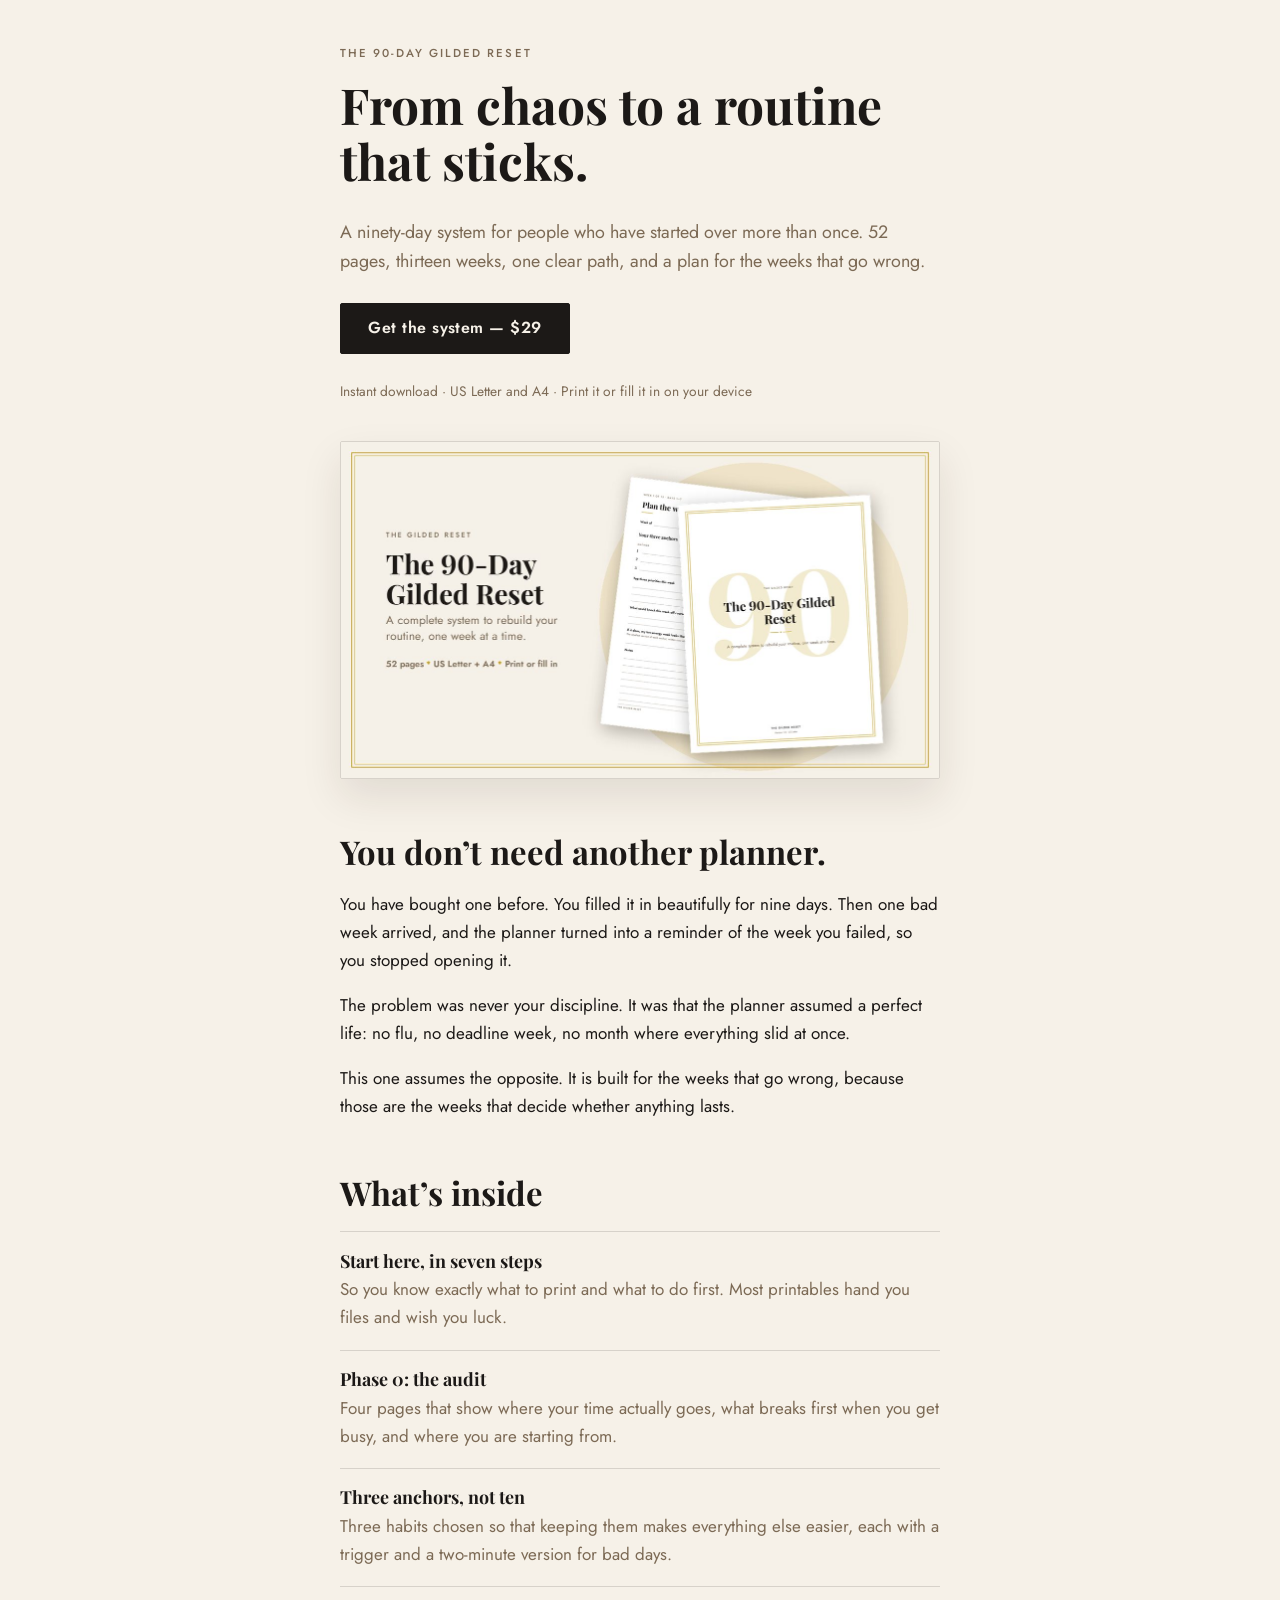
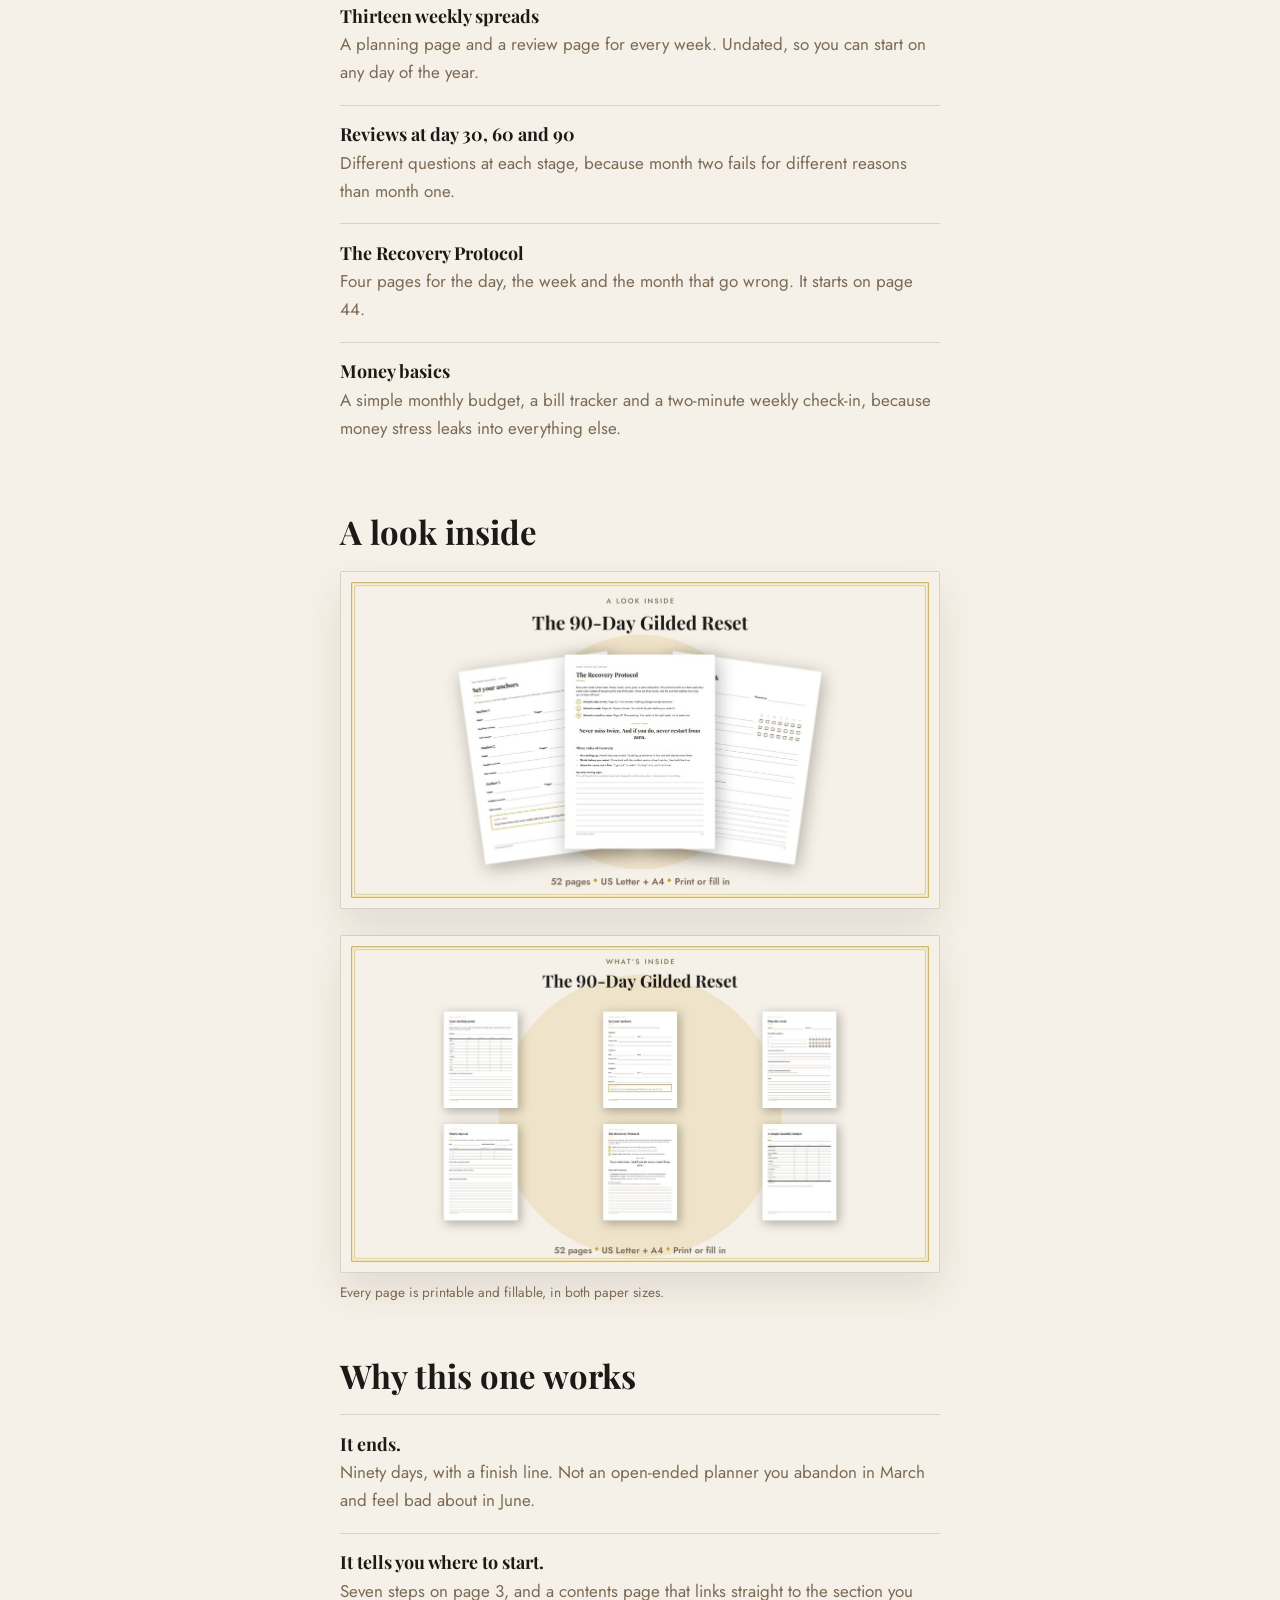
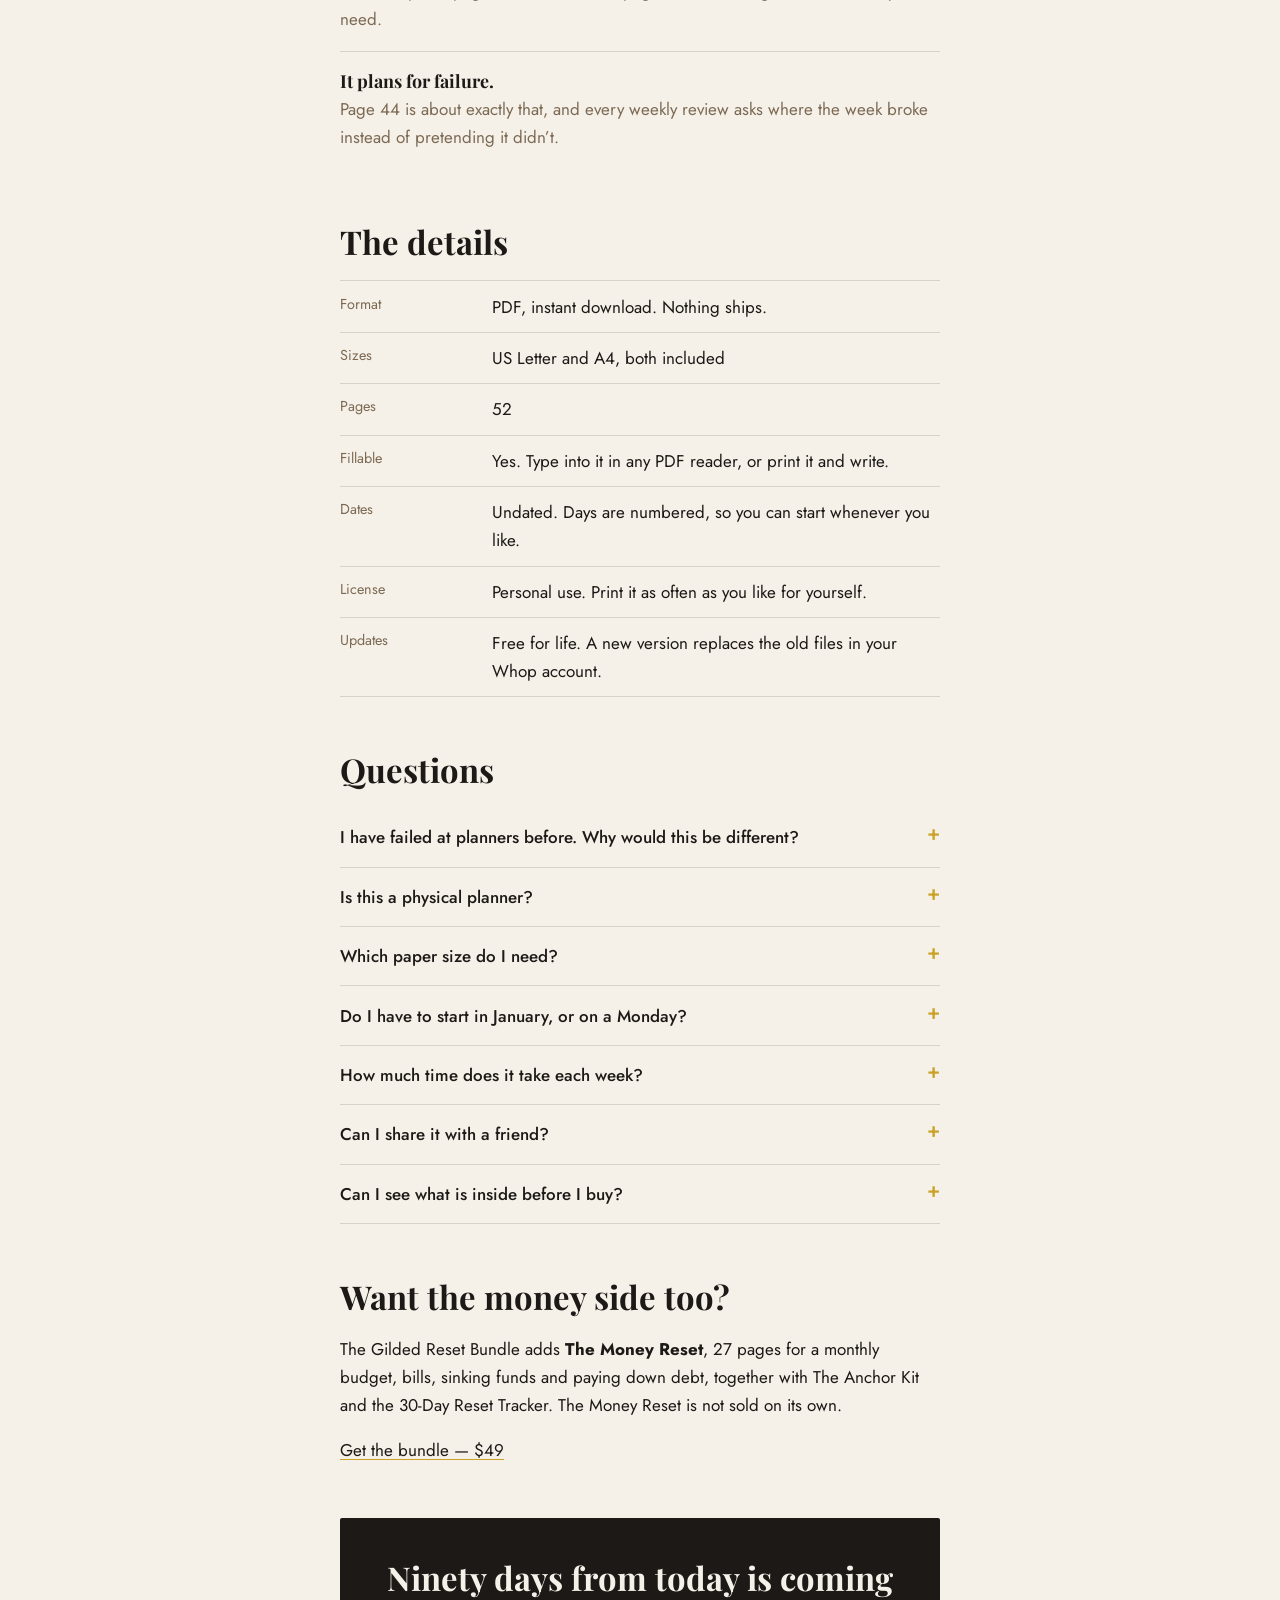
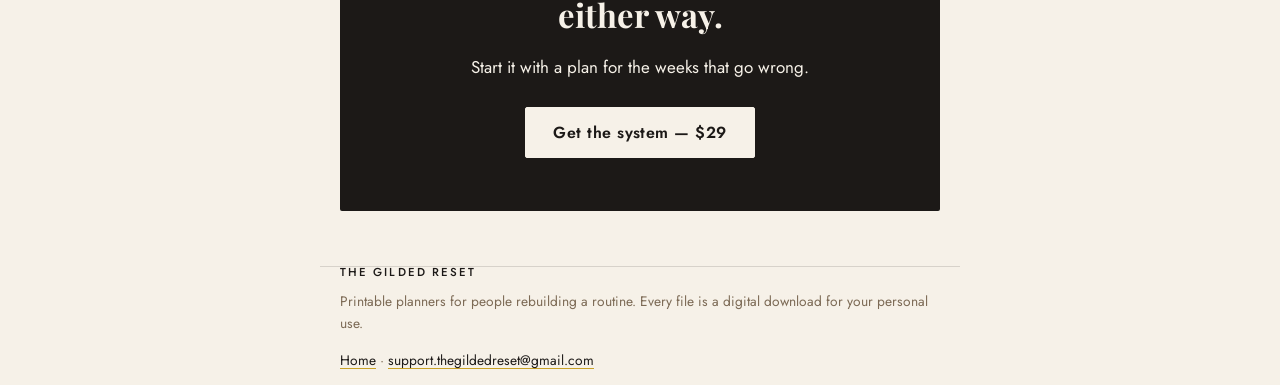
==== commit 11f4c276: "Add files via upload" ====
--- a/90-day-gilded-reset.html
+++ b/90-day-gilded-reset.html
@@ -25,7 +25,7 @@
 <p class="eyebrow">The 90-Day Gilded Reset</p>
 <h1>From chaos to a routine that sticks.</h1>
 <p class="lead">A ninety-day system for people who have started over more than once. 52 pages, thirteen weeks, one clear path, and a plan for the weeks that go wrong.</p>
-<p class="actions"><a class="btn" href="TODO-core-product-link">Get the system — $29</a></p>
+<p class="actions"><a class="btn" href="https://whop.com/checkout/plan_vYajnd2Pe6zHi?utm_source=site&amp;utm_medium=landing&amp;utm_campaign=90-day-gilded-reset&amp;utm_content=hero">Get the system — $29</a></p>
 <p class="trust">Instant download · US Letter and A4 · Print it or fill it in on your device </p>
 <img class="hero-img" src="assets/90-day-gilded-reset-hero.jpg" alt="The 90-Day Gilded Reset cover with a weekly planning page behind it" width="1200" height="675" loading="eager">
 </header>
@@ -33,9 +33,10 @@
 <section class="list"><h2>What’s inside</h2><ul><li><h3>Start here, in seven steps</h3><p>So you know exactly what to print and what to do first. Most printables hand you files and wish you luck.</p></li><li><h3>Phase 0: the audit</h3><p>Four pages that show where your time actually goes, what breaks first when you get busy, and where you are starting from.</p></li><li><h3>Three anchors, not ten</h3><p>Three habits chosen so that keeping them makes everything else easier, each with a trigger and a two-minute version for bad days.</p></li><li><h3>Thirteen weekly spreads</h3><p>A planning page and a review page for every week. Undated, so you can start on any day of the year.</p></li><li><h3>Reviews at day 30, 60 and 90</h3><p>Different questions at each stage, because month two fails for different reasons than month one.</p></li><li><h3>The Recovery Protocol</h3><p>Four pages for the day, the week and the month that go wrong. It starts on page 44.</p></li><li><h3>Money basics</h3><p>A simple monthly budget, a bill tracker and a two-minute weekly check-in, because money stress leaks into everything else.</p></li></ul></section>
 <section class="gallery"><h2>A look inside</h2><figure><img src="assets/90-day-gilded-reset-fan.jpg" alt="Three inside pages: setting your anchors, a weekly plan, and the Recovery Protocol" loading="lazy" width="1200" height="675"></figure><figure><img src="assets/90-day-gilded-reset-grid.jpg" alt="Six pages from the system laid out in a grid" loading="lazy" width="1200" height="675"><figcaption>Every page is printable and fillable, in both paper sizes.</figcaption></figure></section>
 <section class="list"><h2>Why this one works</h2><ul><li><h3>It ends.</h3><p>Ninety days, with a finish line. Not an open-ended planner you abandon in March and feel bad about in June.</p></li><li><h3>It tells you where to start.</h3><p>Seven steps on page 3, and a contents page that links straight to the section you need.</p></li><li><h3>It plans for failure.</h3><p>Page 44 is about exactly that, and every weekly review asks where the week broke instead of pretending it didn’t.</p></li></ul></section>
-<section class="specs"><h2>The details</h2><dl><div><dt>Format</dt><dd>PDF, instant download. Nothing ships.</dd></div><div><dt>Sizes</dt><dd>US Letter and A4, both included</dd></div><div><dt>Pages</dt><dd>52</dd></div><div><dt>Fillable</dt><dd>Yes. Type into it in any PDF reader, or print it and write.</dd></div><div><dt>Dates</dt><dd>Undated. Days are numbered, so you can start whenever you like.</dd></div><div><dt>License</dt><dd>Personal use. Print it as often as you like for yourself.</dd></div><div><dt>Updates</dt><dd>Free for life. New versions arrive by email.</dd></div></dl></section>
-<section class="faq"><h2>Questions</h2><details><summary>I have failed at planners before. Why would this be different?</summary><div>Because this one expects it. Four pages are about what to do after a missed day, a missed week and a missed month, and the weekly review asks where the week broke rather than assuming it didn’t. Nothing here requires a perfect month.</div></details><details><summary>Is this a physical planner?</summary><div>No. It is a digital download, so nothing ships and there is no delivery cost. You print it yourself, or fill it in on a screen.</div></details><details><summary>Which paper size do I need?</summary><div>US Letter in the United States and Canada, A4 almost everywhere else. Both are in your download.</div></details><details><summary>Do I have to start in January, or on a Monday?</summary><div>No. Every page is undated and the days are numbered, so day one is whenever you decide it is.</div></details><details><summary>How much time does it take each week?</summary><div>About thirty minutes for the weekly plan and review together, plus a few seconds a day to tick your anchors. The audit at the start takes about forty minutes, once.</div></details><details><summary>Can I share it with a friend?</summary><div>The license is for your personal use, so please don’t share the file. Send them the free tracker instead, and they can get their own copy.</div></details><details><summary>Can I see what is inside before I buy?</summary><div>Yes. Start with the free 30-Day Reset Tracker — it is built the same way, by the same hand, and it tells you quickly whether this suits you.</div></details></section>
-<section class="band"><h2>Ninety days from today is coming either way.</h2><p>Start it with a plan for the weeks that go wrong.</p><p class="actions"><a class="btn btn-light" href="TODO-core-product-link">Get the system — $29</a></p></section>
+<section class="specs"><h2>The details</h2><dl><div><dt>Format</dt><dd>PDF, instant download. Nothing ships.</dd></div><div><dt>Sizes</dt><dd>US Letter and A4, both included</dd></div><div><dt>Pages</dt><dd>52</dd></div><div><dt>Fillable</dt><dd>Yes. Type into it in any PDF reader, or print it and write.</dd></div><div><dt>Dates</dt><dd>Undated. Days are numbered, so you can start whenever you like.</dd></div><div><dt>License</dt><dd>Personal use. Print it as often as you like for yourself.</dd></div><div><dt>Updates</dt><dd>Free for life. A new version replaces the old files in your Whop account.</dd></div></dl></section>
+<section class="faq"><h2>Questions</h2><details><summary>I have failed at planners before. Why would this be different?</summary><div>Because this one expects it. Four pages are about what to do after a missed day, a missed week and a missed month, and the weekly review asks where the week broke rather than assuming it didn’t. Nothing here requires a perfect month.</div></details><details><summary>Is this a physical planner?</summary><div>No. It is a digital download, so nothing ships and there is no delivery cost. You print it yourself, or fill it in on a screen.</div></details><details><summary>Which paper size do I need?</summary><div>US Letter in the United States and Canada, A4 almost everywhere else. Both are in your download.</div></details><details><summary>Do I have to start in January, or on a Monday?</summary><div>No. Every page is undated and the days are numbered, so day one is whenever you decide it is.</div></details><details><summary>How much time does it take each week?</summary><div>About thirty minutes for the weekly plan and review together, plus a few seconds a day to tick your anchors. The audit at the start takes about forty minutes, once.</div></details><details><summary>Can I share it with a friend?</summary><div>The license is for your personal use, so please don’t share the file. Send them to this page instead, and they can get their own copy.</div></details><details><summary>Can I see what is inside before I buy?</summary><div>Yes. The pages in the gallery above are real pages from the system, and the list under What’s inside covers every section. Page counts on this page come straight from the finished files.</div></details></section>
+<section class="prose"><h2>Want the money side too?</h2><p>The Gilded Reset Bundle adds <strong>The Money Reset</strong>, 27 pages for a monthly budget, bills, sinking funds and paying down debt, together with The Anchor Kit and the 30-Day Reset Tracker. The Money Reset is not sold on its own.</p><p><a href="https://whop.com/checkout/plan_XEOC5672u53Zb?utm_source=site&amp;utm_medium=landing&amp;utm_campaign=gilded-reset-bundle&amp;utm_content=body">Get the bundle — $49</a></p></section>
+<section class="band"><h2>Ninety days from today is coming either way.</h2><p>Start it with a plan for the weeks that go wrong.</p><p class="actions"><a class="btn btn-light" href="https://whop.com/checkout/plan_vYajnd2Pe6zHi?utm_source=site&amp;utm_medium=landing&amp;utm_campaign=90-day-gilded-reset&amp;utm_content=band">Get the system — $29</a></p></section>
 </main>
 <footer class="wrap">
   <p class="brand-mark">The Gilded Reset</p>
@@ -43,7 +44,7 @@
      personal use.</p>
   <p><a href="index.html">Home</a> · <a href="mailto:support.thegildedreset@gmail.com">support.thegildedreset@gmail.com</a></p>
 </footer>
-<div class="sticky"><span>The 90-Day Gilded Reset · $29</span><a class="btn btn-small" href="TODO-core-product-link">Get it</a></div>
+<div class="sticky"><span>The 90-Day Gilded Reset · $29</span><a class="btn btn-small" href="https://whop.com/checkout/plan_vYajnd2Pe6zHi?utm_source=site&amp;utm_medium=landing&amp;utm_campaign=90-day-gilded-reset&amp;utm_content=sticky">Get it</a></div>
 
 </body>
 </html>
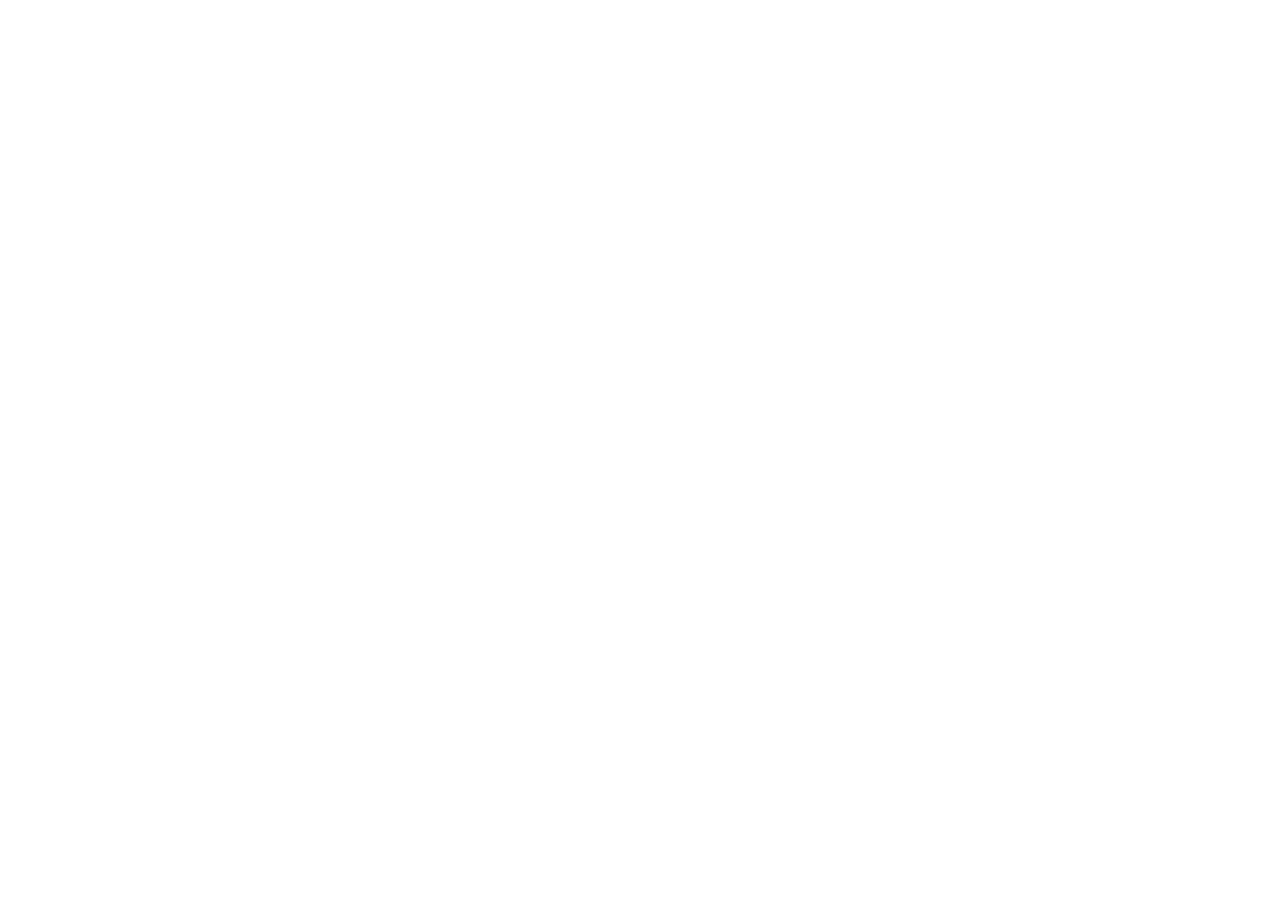
==== commit 114886df: "Add files via upload" ====
--- a/90-day-gilded-reset.html
+++ b/90-day-gilded-reset.html
@@ -2,49 +2,13 @@
 <html lang="en">
 <head>
   <meta charset="utf-8">
-  <meta name="viewport" content="width=device-width, initial-scale=1">
-  <title>The 90-Day Gilded Reset — a printable system to rebuild your routine</title>
-  <meta name="description" content="A ninety-day printable system with an audit, three anchor habits, thirteen weekly spreads and a Recovery Protocol for the weeks that go wrong. US Letter and A4.">
-  <meta property="og:title" content="The 90-Day Gilded Reset — a printable system to rebuild your routine">
-  <meta property="og:description" content="A ninety-day printable system with an audit, three anchor habits, thirteen weekly spreads and a Recovery Protocol for the weeks that go wrong. US Letter and A4.">
-  <meta property="og:type" content="website">
-  <meta property="og:image" content="https://thegildedreset.github.io/assets/90-day-gilded-reset-hero.jpg">
-  <meta name="twitter:card" content="summary_large_image">
-  <link rel="preconnect" href="https://fonts.googleapis.com">
-  <link rel="preconnect" href="https://fonts.gstatic.com" crossorigin>
-  <link rel="stylesheet" href="https://fonts.googleapis.com/css2?family=Playfair+Display:wght@700&family=Jost:wght@400;500;600&display=swap">
-  <link rel="stylesheet" href="style.css">
-  <!-- Pinterest tag: set site.pinterest_tag_id in config/brand.yaml and rebuild.
-       Find the id in Pinterest Ads > Conversions > Tag manager. -->
-  <!-- Email tool script goes here: set site.email_script_html in config/brand.yaml, then rebuild. -->
+  <title>The Gilded Reset has moved</title>
+  <meta name="robots" content="noindex">
+  <link rel="canonical" href="https://shop.gildedreset.workers.dev/90-day-gilded-reset">
+  <meta http-equiv="refresh" content="0; url=https://shop.gildedreset.workers.dev/90-day-gilded-reset">
+  <script>location.replace('https://shop.gildedreset.workers.dev/90-day-gilded-reset' + location.search + location.hash);</script>
 </head>
-<body class="has-sticky">
-<a class="skip" href="#main">Skip to content</a>
-<main id="main" class="wrap">
-<header class="hero">
-<p class="eyebrow">The 90-Day Gilded Reset</p>
-<h1>From chaos to a routine that sticks.</h1>
-<p class="lead">A ninety-day system for people who have started over more than once. 52 pages, thirteen weeks, one clear path, and a plan for the weeks that go wrong.</p>
-<p class="actions"><a class="btn" href="https://whop.com/checkout/plan_vYajnd2Pe6zHi?utm_source=site&amp;utm_medium=landing&amp;utm_campaign=90-day-gilded-reset&amp;utm_content=hero">Get the system — $29</a></p>
-<p class="trust">Instant download · US Letter and A4 · Print it or fill it in on your device </p>
-<img class="hero-img" src="assets/90-day-gilded-reset-hero.jpg" alt="The 90-Day Gilded Reset cover with a weekly planning page behind it" width="1200" height="675" loading="eager">
-</header>
-<section class="prose"><h2>You don’t need another planner.</h2><p>You have bought one before. You filled it in beautifully for nine days. Then one bad week arrived, and the planner turned into a reminder of the week you failed, so you stopped opening it.</p><p>The problem was never your discipline. It was that the planner assumed a perfect life: no flu, no deadline week, no month where everything slid at once.</p><p>This one assumes the opposite. It is built for the weeks that go wrong, because those are the weeks that decide whether anything lasts.</p></section>
-<section class="list"><h2>What’s inside</h2><ul><li><h3>Start here, in seven steps</h3><p>So you know exactly what to print and what to do first. Most printables hand you files and wish you luck.</p></li><li><h3>Phase 0: the audit</h3><p>Four pages that show where your time actually goes, what breaks first when you get busy, and where you are starting from.</p></li><li><h3>Three anchors, not ten</h3><p>Three habits chosen so that keeping them makes everything else easier, each with a trigger and a two-minute version for bad days.</p></li><li><h3>Thirteen weekly spreads</h3><p>A planning page and a review page for every week. Undated, so you can start on any day of the year.</p></li><li><h3>Reviews at day 30, 60 and 90</h3><p>Different questions at each stage, because month two fails for different reasons than month one.</p></li><li><h3>The Recovery Protocol</h3><p>Four pages for the day, the week and the month that go wrong. It starts on page 44.</p></li><li><h3>Money basics</h3><p>A simple monthly budget, a bill tracker and a two-minute weekly check-in, because money stress leaks into everything else.</p></li></ul></section>
-<section class="gallery"><h2>A look inside</h2><figure><img src="assets/90-day-gilded-reset-fan.jpg" alt="Three inside pages: setting your anchors, a weekly plan, and the Recovery Protocol" loading="lazy" width="1200" height="675"></figure><figure><img src="assets/90-day-gilded-reset-grid.jpg" alt="Six pages from the system laid out in a grid" loading="lazy" width="1200" height="675"><figcaption>Every page is printable and fillable, in both paper sizes.</figcaption></figure></section>
-<section class="list"><h2>Why this one works</h2><ul><li><h3>It ends.</h3><p>Ninety days, with a finish line. Not an open-ended planner you abandon in March and feel bad about in June.</p></li><li><h3>It tells you where to start.</h3><p>Seven steps on page 3, and a contents page that links straight to the section you need.</p></li><li><h3>It plans for failure.</h3><p>Page 44 is about exactly that, and every weekly review asks where the week broke instead of pretending it didn’t.</p></li></ul></section>
-<section class="specs"><h2>The details</h2><dl><div><dt>Format</dt><dd>PDF, instant download. Nothing ships.</dd></div><div><dt>Sizes</dt><dd>US Letter and A4, both included</dd></div><div><dt>Pages</dt><dd>52</dd></div><div><dt>Fillable</dt><dd>Yes. Type into it in any PDF reader, or print it and write.</dd></div><div><dt>Dates</dt><dd>Undated. Days are numbered, so you can start whenever you like.</dd></div><div><dt>License</dt><dd>Personal use. Print it as often as you like for yourself.</dd></div><div><dt>Updates</dt><dd>Free for life. A new version replaces the old files in your Whop account.</dd></div></dl></section>
-<section class="faq"><h2>Questions</h2><details><summary>I have failed at planners before. Why would this be different?</summary><div>Because this one expects it. Four pages are about what to do after a missed day, a missed week and a missed month, and the weekly review asks where the week broke rather than assuming it didn’t. Nothing here requires a perfect month.</div></details><details><summary>Is this a physical planner?</summary><div>No. It is a digital download, so nothing ships and there is no delivery cost. You print it yourself, or fill it in on a screen.</div></details><details><summary>Which paper size do I need?</summary><div>US Letter in the United States and Canada, A4 almost everywhere else. Both are in your download.</div></details><details><summary>Do I have to start in January, or on a Monday?</summary><div>No. Every page is undated and the days are numbered, so day one is whenever you decide it is.</div></details><details><summary>How much time does it take each week?</summary><div>About thirty minutes for the weekly plan and review together, plus a few seconds a day to tick your anchors. The audit at the start takes about forty minutes, once.</div></details><details><summary>Can I share it with a friend?</summary><div>The license is for your personal use, so please don’t share the file. Send them to this page instead, and they can get their own copy.</div></details><details><summary>Can I see what is inside before I buy?</summary><div>Yes. The pages in the gallery above are real pages from the system, and the list under What’s inside covers every section. Page counts on this page come straight from the finished files.</div></details></section>
-<section class="prose"><h2>Want the money side too?</h2><p>The Gilded Reset Bundle adds <strong>The Money Reset</strong>, 27 pages for a monthly budget, bills, sinking funds and paying down debt, together with The Anchor Kit and the 30-Day Reset Tracker. The Money Reset is not sold on its own.</p><p><a href="https://whop.com/checkout/plan_XEOC5672u53Zb?utm_source=site&amp;utm_medium=landing&amp;utm_campaign=gilded-reset-bundle&amp;utm_content=body">Get the bundle — $49</a></p></section>
-<section class="band"><h2>Ninety days from today is coming either way.</h2><p>Start it with a plan for the weeks that go wrong.</p><p class="actions"><a class="btn btn-light" href="https://whop.com/checkout/plan_vYajnd2Pe6zHi?utm_source=site&amp;utm_medium=landing&amp;utm_campaign=90-day-gilded-reset&amp;utm_content=band">Get the system — $29</a></p></section>
-</main>
-<footer class="wrap">
-  <p class="brand-mark">The Gilded Reset</p>
-  <p>Printable planners for people rebuilding a routine. Every file is a digital download for your
-     personal use.</p>
-  <p><a href="index.html">Home</a> · <a href="mailto:support.thegildedreset@gmail.com">support.thegildedreset@gmail.com</a></p>
-</footer>
-<div class="sticky"><span>The 90-Day Gilded Reset · $29</span><a class="btn btn-small" href="https://whop.com/checkout/plan_vYajnd2Pe6zHi?utm_source=site&amp;utm_medium=landing&amp;utm_campaign=90-day-gilded-reset&amp;utm_content=sticky">Get it</a></div>
-
+<body>
+  <p>The Gilded Reset has moved to <a href="https://shop.gildedreset.workers.dev/90-day-gilded-reset">https://shop.gildedreset.workers.dev/90-day-gilded-reset</a>.</p>
 </body>
 </html>
